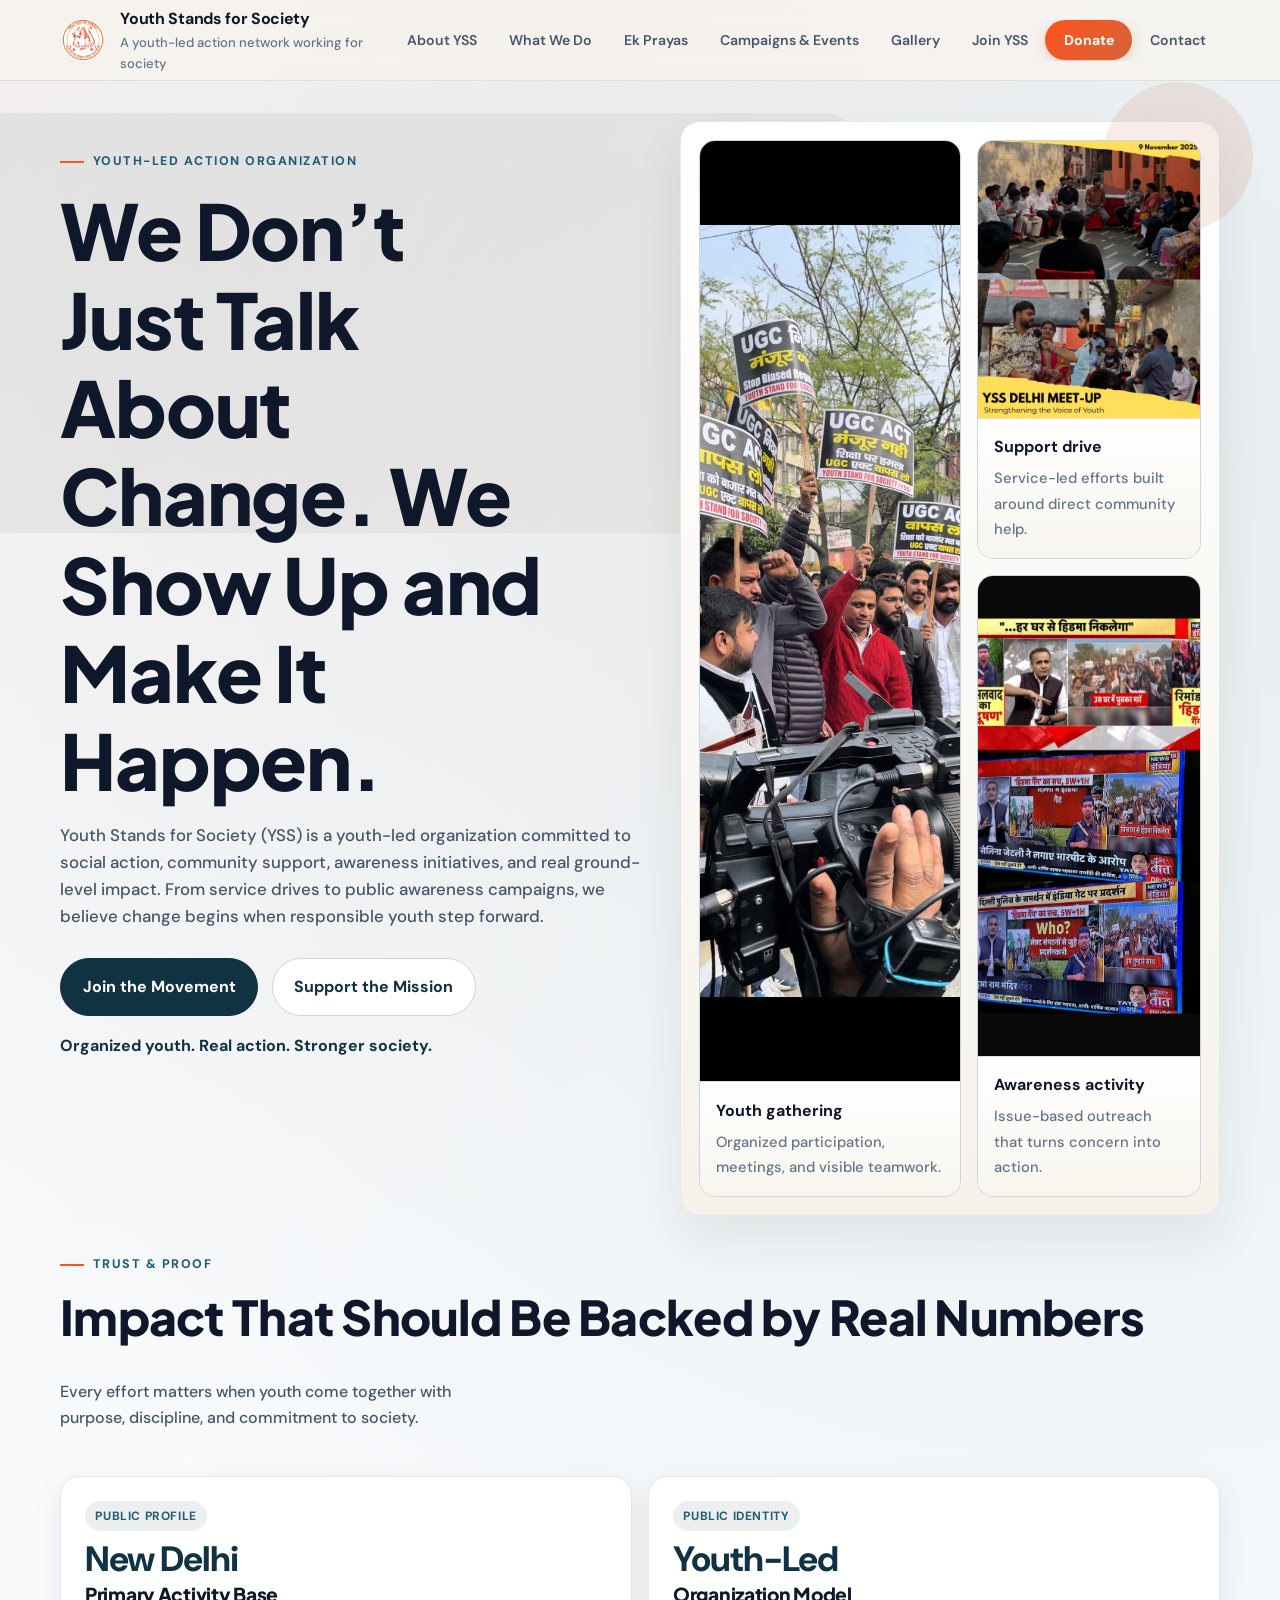
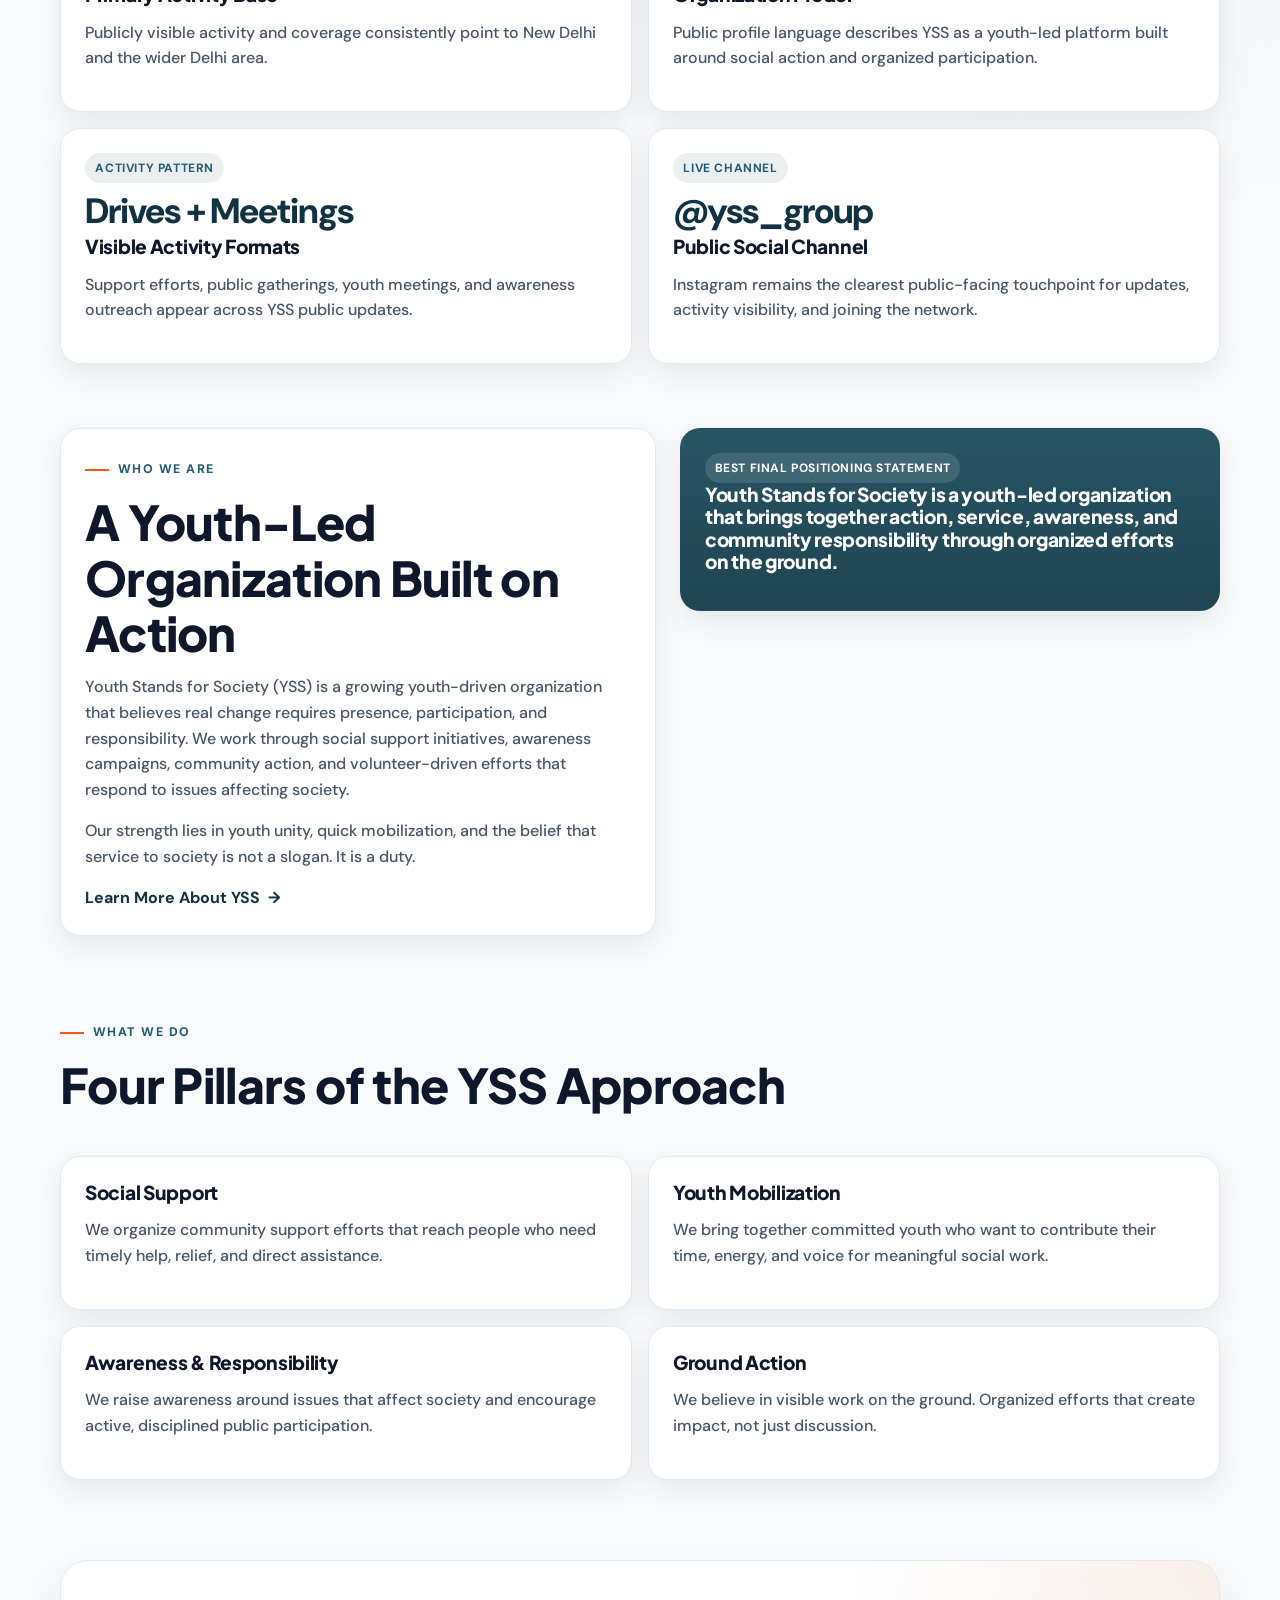
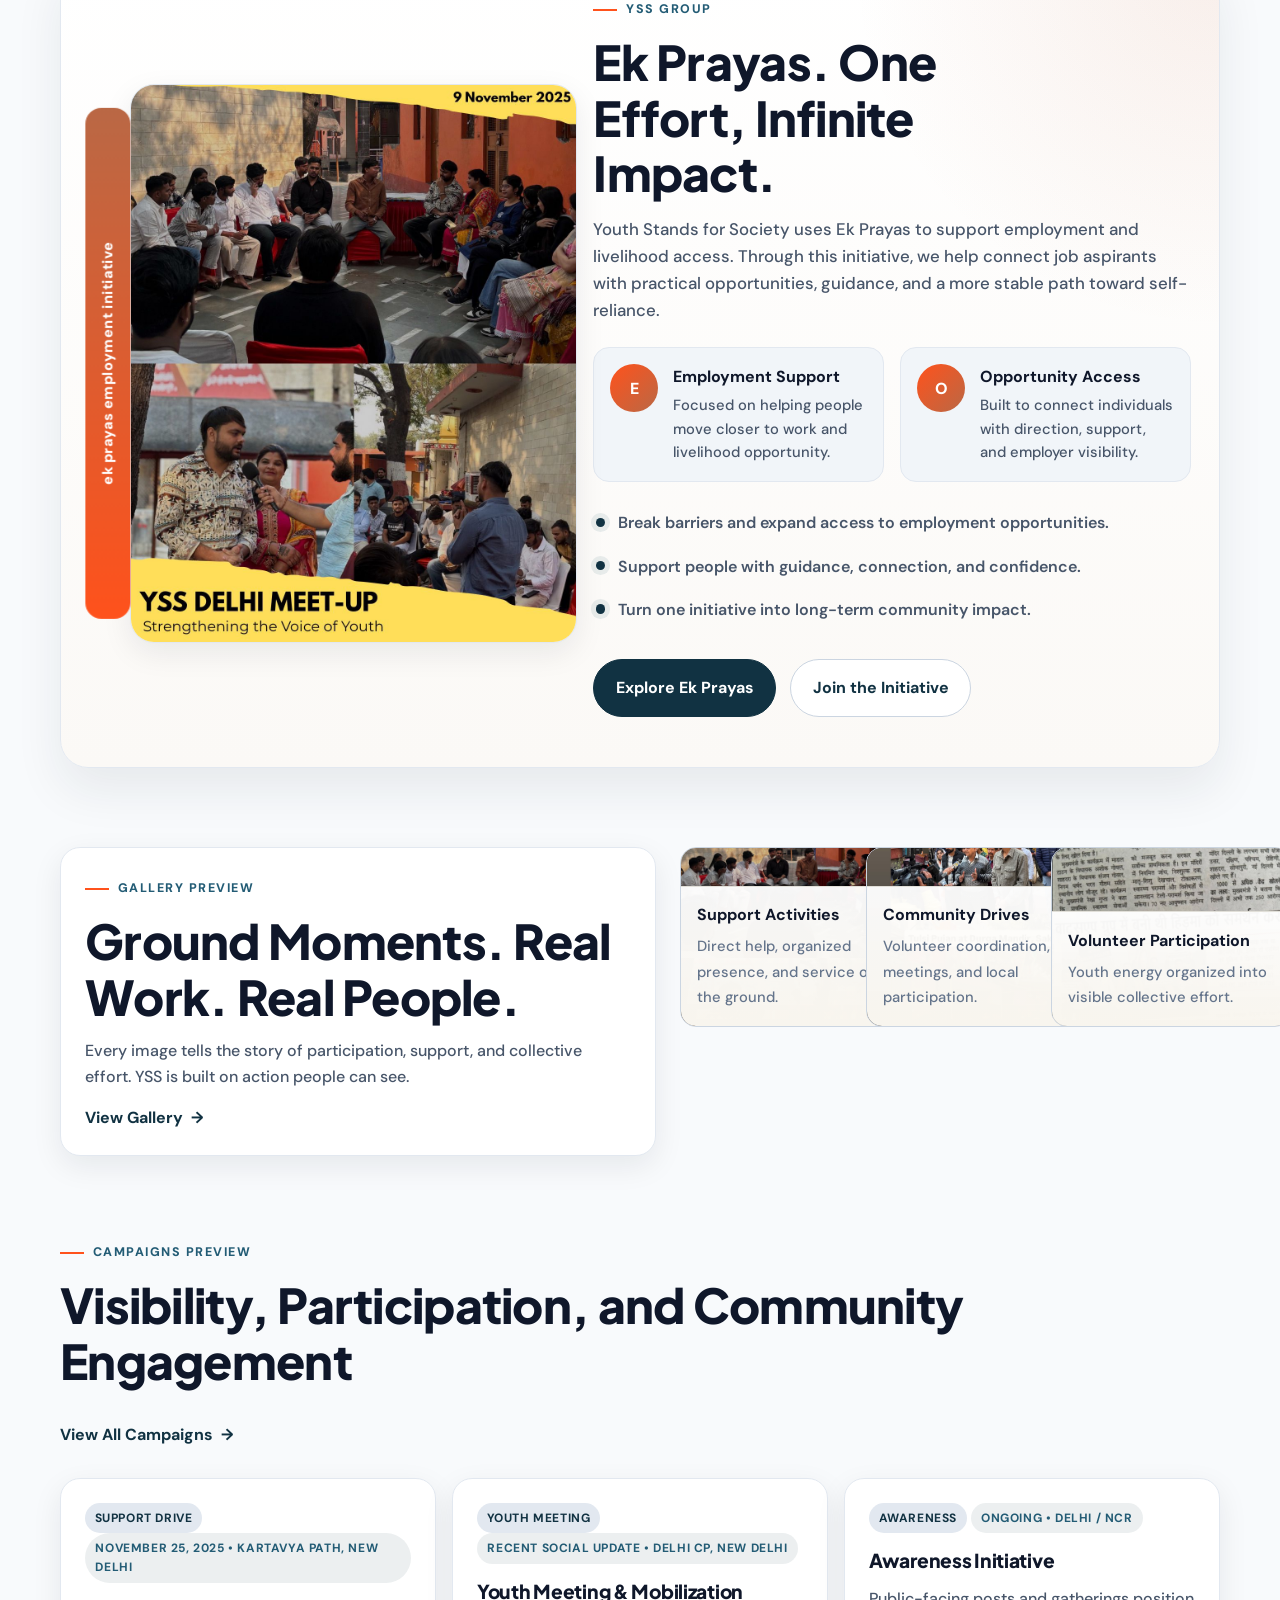
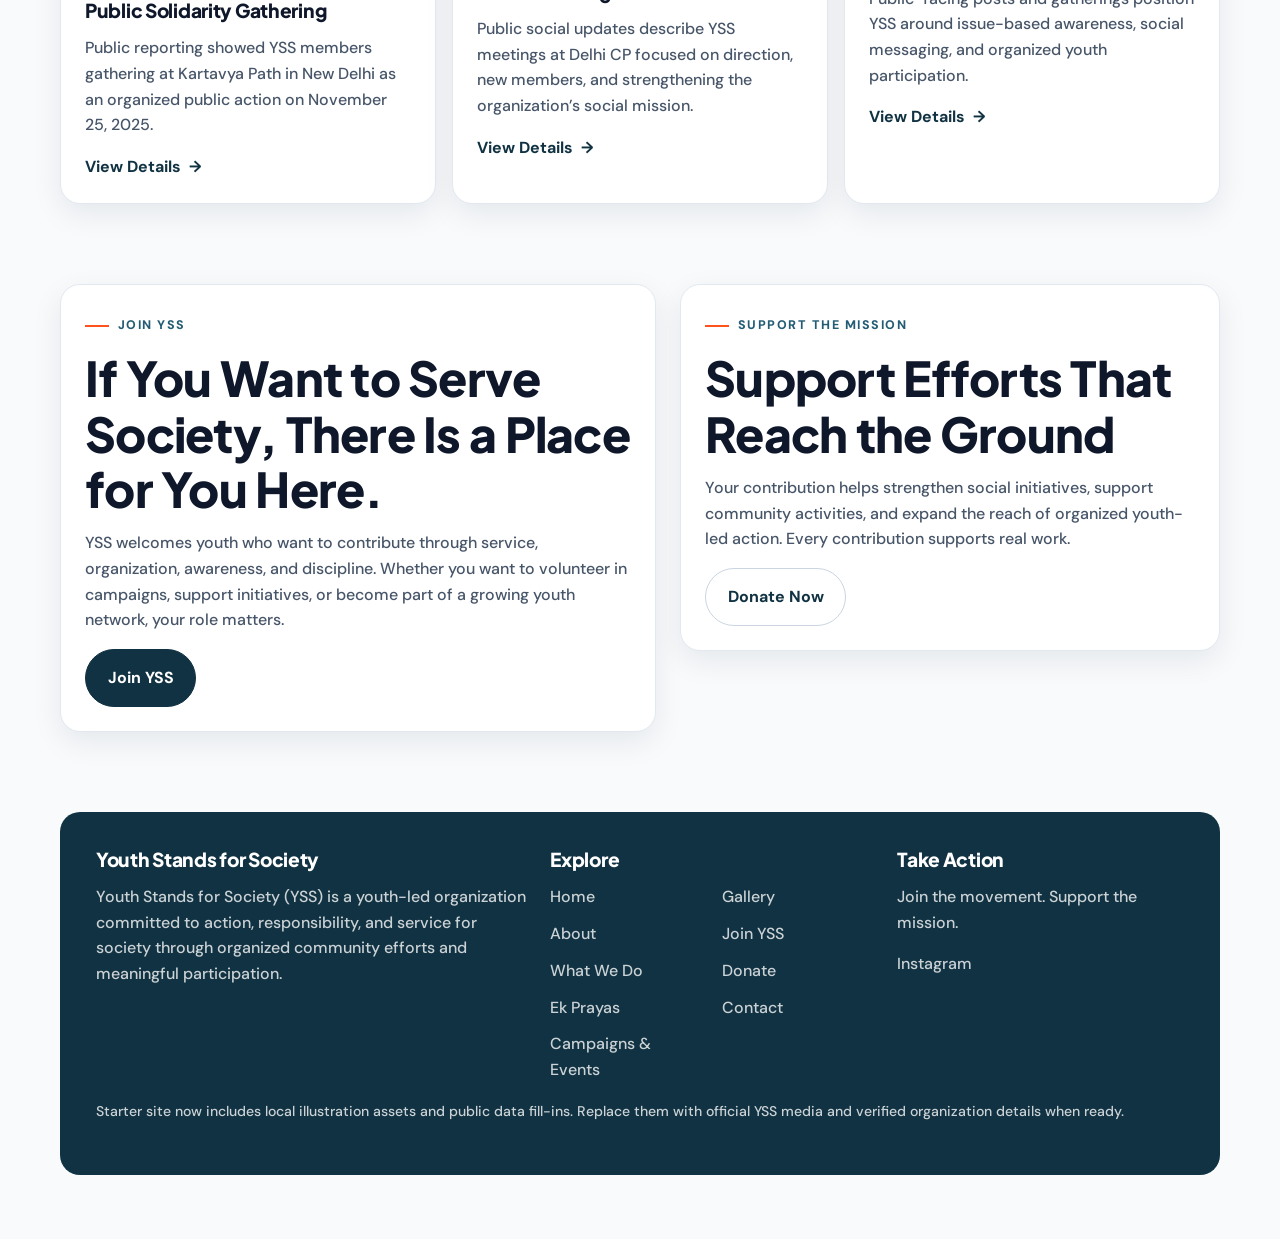
==== index.html @ a65f0a28 "Initialize YSS website with new branding and Drive images" ====
<!DOCTYPE html>
<html lang="en">
  <head>
    <meta charset="UTF-8" />
    <meta name="viewport" content="width=device-width, initial-scale=1.0" />
    <title>YSS | Youth-Led Action for Society</title>
    <meta
      name="description"
      content="Youth Stands for Society (YSS) is a youth-led organization bringing together action, service, awareness, and community responsibility through organized efforts on the ground."
    />
    <link rel="preconnect" href="https://fonts.googleapis.com" />
    <link rel="preconnect" href="https://fonts.gstatic.com" crossorigin />
    <link href="https://fonts.googleapis.com/css2?family=DM+Sans:wght@400;500;600;700;800&family=Plus+Jakarta+Sans:wght@500;600;700;800&display=swap" rel="stylesheet" />
    <link rel="stylesheet" href="assets/css/styles.css" />
  <link rel="icon" type="image/x-icon" href="./favicon.ico">
  </head>
  <body class="page-home">
    <div class="site-shell">
      <header class="site-header">
        <div class="container header-inner">
          <a class="brand" href="./index.html">
            <img src="./assets/images/yss-logo.jpg" alt="YSS Logo" class="brand-logo" />
            <div class="brand-copy">
              <strong>Youth Stands for Society</strong>
              <span>A youth-led action network working for society</span>
            </div>
          </a>
          <button class="nav-toggle" type="button" data-nav-toggle aria-expanded="false" aria-controls="site-nav-home">Menu</button>
          <nav class="site-nav" data-site-nav id="site-nav-home">
            <a class="active" href="./index.html">Home</a>
            <a href="./pages/about.html">About YSS</a>
            <a href="./pages/what-we-do.html">What We Do</a>
            <a href="./pages/ek-prayas.html">Ek Prayas</a>
            <a href="./pages/campaigns.html">Campaigns &amp; Events</a>
            <a href="./pages/gallery.html">Gallery</a>
            <a href="./pages/join.html">Join YSS</a>
            <a class="nav-donate" href="./pages/donate.html">Donate</a>
            <a href="./pages/contact.html">Contact</a>
          </nav>
        </div>
      </header>

      <main>
        <section class="hero">
          <div class="container hero-grid">
            <div class="hero-copy animate-on-scroll">
              <span class="eyebrow">Youth-Led Action Organization</span>
              <h1>We Don’t Just Talk About Change. We Show Up and Make It Happen.</h1>
              <p class="lead">
                Youth Stands for Society (YSS) is a youth-led organization committed to social action,
                community support, awareness initiatives, and real ground-level impact. From service drives
                to public awareness campaigns, we believe change begins when responsible youth step forward.
              </p>
              <div class="hero-actions">
                <a class="btn" href="./pages/join.html">Join the Movement</a>
                <a class="btn-secondary" href="./pages/donate.html">Support the Mission</a>
              </div>
              <p class="support-line">Organized youth. Real action. Stronger society.</p>
            </div>
            <div class="hero-visual hero-panel animate-on-scroll">
              <div class="collage">
                <div class="collage-column">
                  <div class="photo-frame media-card tall">
                    <img src="./assets/images/gdrivedummy/4985f853-2bfa-412e-b6f4-7276e41e125d.jpg" alt="AI preview of YSS youth members gathering together" />
                    <div class="photo-caption">
                      <strong>Youth gathering</strong>
                      <span>Organized participation, meetings, and visible teamwork.</span>
                    </div>
                  </div>
                </div>
                <div class="collage-column">
                  <div class="photo-frame media-card">
                    <img src="./assets/images/gdrivedummy/1b60a18b-0eac-4953-94c6-28463695bbc1.jpg" alt="AI preview of a YSS support drive" />
                    <div class="photo-caption">
                      <strong>Support drive</strong>
                      <span>Service-led efforts built around direct community help.</span>
                    </div>
                  </div>
                  <div class="photo-frame media-card">
                    <img src="./assets/images/gdrivedummy/IMG_7176.PNG" alt="AI preview of a YSS awareness activity" />
                    <div class="photo-caption">
                      <strong>Awareness activity</strong>
                      <span>Issue-based outreach that turns concern into action.</span>
                    </div>
                  </div>
                </div>
              </div>
            </div>
          </div>
        </section>

        <section class="trust-strip">
          <div class="container trust-shell">
            <div class="section-header animate-on-scroll">
              <div>
                <span class="eyebrow">Trust &amp; Proof</span>
                <h2>Impact That Should Be Backed by Real Numbers</h2>
              </div>
              <p>Every effort matters when youth come together with purpose, discipline, and commitment to society.</p>
            </div>
            <div class="trust-grid">
              <article class="card animate-on-scroll">
                <span class="metric-note">Public profile</span>
                <div class="metric">New Delhi</div>
                <h3>Primary Activity Base</h3>
                <p>Publicly visible activity and coverage consistently point to New Delhi and the wider Delhi area.</p>
              </article>
              <article class="card animate-on-scroll">
                <span class="metric-note">Public identity</span>
                <div class="metric">Youth-Led</div>
                <h3>Organization Model</h3>
                <p>Public profile language describes YSS as a youth-led platform built around social action and organized participation.</p>
              </article>
              <article class="card animate-on-scroll">
                <span class="metric-note">Activity pattern</span>
                <div class="metric">Drives + Meetings</div>
                <h3>Visible Activity Formats</h3>
                <p>Support efforts, public gatherings, youth meetings, and awareness outreach appear across YSS public updates.</p>
              </article>
              <article class="card animate-on-scroll">
                <span class="metric-note">Live channel</span>
                <div class="metric">@yss_group</div>
                <h3>Public Social Channel</h3>
                <p>Instagram remains the clearest public-facing touchpoint for updates, activity visibility, and joining the network.</p>
              </article>
            </div>
          </div>
        </section>

        <section class="section">
          <div class="container split-grid">
            <div class="content-panel card animate-on-scroll">
              <span class="eyebrow">Who We Are</span>
              <h2>A Youth-Led Organization Built on Action</h2>
              <p>
                Youth Stands for Society (YSS) is a growing youth-driven organization that believes real
                change requires presence, participation, and responsibility. We work through social support
                initiatives, awareness campaigns, community action, and volunteer-driven efforts that
                respond to issues affecting society.
              </p>
              <p>
                Our strength lies in youth unity, quick mobilization, and the belief that service to
                society is not a slogan. It is a duty.
              </p>
              <a class="btn-link" href="./pages/about.html">Learn More About YSS</a>
            </div>
            <div class="content-panel highlight card animate-on-scroll">
              <span class="tag">Best Final Positioning Statement</span>
              <h3>Youth Stands for Society is a youth-led organization that brings together action, service, awareness, and community responsibility through organized efforts on the ground.</h3>
            </div>
          </div>
        </section>

        <section class="section">
          <div class="container">
            <div class="section-header animate-on-scroll">
              <div>
                <span class="eyebrow">What We Do</span>
                <h2>Four Pillars of the YSS Approach</h2>
              </div>
            </div>
            <div class="grid-4">
              <article class="card pillar-card animate-on-scroll">
                <h3>Social Support</h3>
                <p>We organize community support efforts that reach people who need timely help, relief, and direct assistance.</p>
              </article>
              <article class="card pillar-card animate-on-scroll">
                <h3>Youth Mobilization</h3>
                <p>We bring together committed youth who want to contribute their time, energy, and voice for meaningful social work.</p>
              </article>
              <article class="card pillar-card animate-on-scroll">
                <h3>Awareness &amp; Responsibility</h3>
                <p>We raise awareness around issues that affect society and encourage active, disciplined public participation.</p>
              </article>
              <article class="card pillar-card animate-on-scroll">
                <h3>Ground Action</h3>
                <p>We believe in visible work on the ground. Organized efforts that create impact, not just discussion.</p>
              </article>
            </div>
          </div>
        </section>

        <section class="section">
          <div class="container">
            <div class="ek-showcase animate-on-scroll">
              <div class="ek-media-stage">
                <span class="ek-ribbon">ek prayas employment initiative</span>
                <div class="ek-media-card">
                  <img src="./assets/images/gdrivedummy/1b60a18b-0eac-4953-94c6-28463695bbc1.jpg" alt="AI preview representing the Ek Prayas employment initiative" />
                </div>
              </div>
              <div class="ek-content">
                <span class="eyebrow">YSS Group</span>
                <h2>Ek Prayas. One Effort, Infinite Impact.</h2>
                <p class="lead">
                  Youth Stands for Society uses Ek Prayas to support employment and livelihood access.
                  Through this initiative, we help connect job aspirants with practical opportunities,
                  guidance, and a more stable path toward self-reliance.
                </p>
                <div class="ek-stats">
                  <article class="ek-stat">
                    <div class="ek-stat-icon">E</div>
                    <div>
                      <strong>Employment Support</strong>
                      <span>Focused on helping people move closer to work and livelihood opportunity.</span>
                    </div>
                  </article>
                  <article class="ek-stat">
                    <div class="ek-stat-icon">O</div>
                    <div>
                      <strong>Opportunity Access</strong>
                      <span>Built to connect individuals with direction, support, and employer visibility.</span>
                    </div>
                  </article>
                </div>
                <ul class="ek-list">
                  <li>Break barriers and expand access to employment opportunities.</li>
                  <li>Support people with guidance, connection, and confidence.</li>
                  <li>Turn one initiative into long-term community impact.</li>
                </ul>
                <div class="inline-actions">
                  <a class="btn" href="./pages/ek-prayas.html">Explore Ek Prayas</a>
                  <a class="btn-secondary" href="./pages/join.html">Join the Initiative</a>
                </div>
              </div>
            </div>
          </div>
        </section>

        <section class="section">
          <div class="container split-grid">
            <div class="content-panel card animate-on-scroll">
              <span class="eyebrow">Gallery Preview</span>
              <h2>Ground Moments. Real Work. Real People.</h2>
              <p>Every image tells the story of participation, support, and collective effort. YSS is built on action people can see.</p>
              <a class="btn-link" href="./pages/gallery.html">View Gallery</a>
            </div>
            <div class="gallery-grid">
              <div class="photo-frame media-card gallery-tile animate-on-scroll">
                <img src="./assets/images/gdrivedummy/1b60a18b-0eac-4953-94c6-28463695bbc1.jpg" alt="AI preview representing YSS support activities" />
                <div class="photo-caption">
                  <strong>Support Activities</strong>
                  <span>Direct help, organized presence, and service on the ground.</span>
                </div>
              </div>
              <div class="photo-frame media-card gallery-tile animate-on-scroll">
                <img src="./assets/images/gdrivedummy/IMG_7175.PNG" alt="AI preview representing YSS community drives and meetings" />
                <div class="photo-caption">
                  <strong>Community Drives</strong>
                  <span>Volunteer coordination, meetings, and local participation.</span>
                </div>
              </div>
              <div class="photo-frame media-card gallery-tile animate-on-scroll">
                <img src="./assets/images/gdrivedummy/3d58928c-76b5-4c8a-9561-163efef275fa.jpg" alt="AI preview representing YSS volunteer participation" />
                <div class="photo-caption">
                  <strong>Volunteer Participation</strong>
                  <span>Youth energy organized into visible collective effort.</span>
                </div>
              </div>
            </div>
          </div>
        </section>

        <section class="section">
          <div class="container">
            <div class="section-header animate-on-scroll">
              <div>
                <span class="eyebrow">Campaigns Preview</span>
                <h2>Visibility, Participation, and Community Engagement</h2>
              </div>
              <a class="btn-link" href="./pages/campaigns.html">View All Campaigns</a>
            </div>
            <div class="grid-3">
              <article class="campaign-card animate-on-scroll">
                <span class="tag">Support Drive</span>
                <p class="campaign-meta">November 25, 2025 • Kartavya Path, New Delhi</p>
                <h3>Public Solidarity Gathering</h3>
                <p>Public reporting showed YSS members gathering at Kartavya Path in New Delhi as an organized public action on November 25, 2025.</p>
                <a class="btn-link" href="./pages/campaigns.html">View Details</a>
              </article>
              <article class="campaign-card animate-on-scroll">
                <span class="tag">Youth Meeting</span>
                <p class="campaign-meta">Recent social update • Delhi CP, New Delhi</p>
                <h3>Youth Meeting &amp; Mobilization</h3>
                <p>Public social updates describe YSS meetings at Delhi CP focused on direction, new members, and strengthening the organization’s social mission.</p>
                <a class="btn-link" href="./pages/campaigns.html">View Details</a>
              </article>
              <article class="campaign-card animate-on-scroll">
                <span class="tag">Awareness</span>
                <p class="campaign-meta">Ongoing • Delhi / NCR</p>
                <h3>Awareness Initiative</h3>
                <p>Public-facing posts and gatherings position YSS around issue-based awareness, social messaging, and organized youth participation.</p>
                <a class="btn-link" href="./pages/campaigns.html">View Details</a>
              </article>
            </div>
          </div>
        </section>

        <section class="section">
          <div class="container split-grid">
            <div class="content-panel card action-card animate-on-scroll">
              <span class="eyebrow">Join YSS</span>
              <h2>If You Want to Serve Society, There Is a Place for You Here.</h2>
              <p>
                YSS welcomes youth who want to contribute through service, organization, awareness, and
                discipline. Whether you want to volunteer in campaigns, support initiatives, or become part
                of a growing youth network, your role matters.
              </p>
              <a class="btn" href="./pages/join.html">Join YSS</a>
            </div>
            <div class="content-panel card action-card animate-on-scroll">
              <span class="eyebrow">Support the Mission</span>
              <h2>Support Efforts That Reach the Ground</h2>
              <p>
                Your contribution helps strengthen social initiatives, support community activities, and
                expand the reach of organized youth-led action. Every contribution supports real work.
              </p>
              <a class="btn-secondary" href="./pages/donate.html">Donate Now</a>
            </div>
          </div>
        </section>
      </main>

      <footer class="footer">
        <div class="container footer-card">
          <div class="footer-grid">
            <div>
              <h3>Youth Stands for Society</h3>
              <p>
                Youth Stands for Society (YSS) is a youth-led organization committed to action,
                responsibility, and service for society through organized community efforts and meaningful participation.
              </p>
            </div>
            <div>
              <h3>Explore</h3>
              <ul class="footer-links">
                <li><a href="./index.html">Home</a></li>
                <li><a href="./pages/about.html">About</a></li>
                <li><a href="./pages/what-we-do.html">What We Do</a></li>
                <li><a href="./pages/ek-prayas.html">Ek Prayas</a></li>
                <li><a href="./pages/campaigns.html">Campaigns &amp; Events</a></li>
                <li><a href="./pages/gallery.html">Gallery</a></li>
                <li><a href="./pages/join.html">Join YSS</a></li>
                <li><a class="nav-donate" href="./pages/donate.html">Donate</a></li>
                <li><a href="./pages/contact.html">Contact</a></li>
              </ul>
            </div>
            <div>
              <h3>Take Action</h3>
              <p>Join the movement. Support the mission.</p>
              <p><a href="https://www.instagram.com/yss_group/" target="_blank" rel="noreferrer">Instagram</a></p>
            </div>
          </div>
          <p class="copyright">Starter site now includes local illustration assets and public data fill-ins. Replace them with official YSS media and verified organization details when ready.</p>
        </div>
      </footer>
    </div>
    <script src="assets/js/main.js"></script>
  </body>
</html>
---- assets/css/styles.css ----
:root {
  /* Vibrant, energetic color palette */
  --bg: #f8fafc;
  --surface: #ffffff;
  --surface-soft: #f1f5f9;
  --surface-muted: #e2e8f0;
  
  --ink: #0f172a;
  --ink-soft: #475569;
  --ink-muted: #64748b;
  
  /* Rich deep teal/navy for primary text/accents */
  --green: #113242;
  --green-soft: #235c75;
  --green-tint: rgba(17, 50, 66, 0.08);
  
  /* Bright, energetic saffron matching the logo */
  --saffron: #ff521c;
  --saffron-soft: rgba(255, 82, 28, 0.12);
  
  --line: #e2e8f0;
  --line-strong: #cbd5e1;
  --shadow: 0 10px 30px rgba(15, 23, 42, 0.08);
  
  --radius-xl: 20px;
  --radius-lg: 16px;
  --radius-md: 12px;
  --radius-pill: 999px;
  --container: 1160px;
  --font-display: "Plus Jakarta Sans", "Segoe UI", sans-serif;
  --font-body: "DM Sans", "Segoe UI", sans-serif;
}

*,
*::before,
*::after {
  box-sizing: border-box;
}

html {
  scroll-behavior: smooth;
}

body {
  margin: 0;
  min-height: 100vh;
  font-family: var(--font-body);
  font-weight: 500;
  color: var(--ink);
  line-height: 1.6;
  background:
    radial-gradient(circle at top left, rgba(198, 120, 86, 0.08), transparent 22%),
    radial-gradient(circle at 85% 8%, rgba(31, 78, 95, 0.08), transparent 24%),
    var(--bg);
}

a {
  color: inherit;
  text-decoration: none;
}

img {
  display: block;
  max-width: 100%;
}

.js .animate-on-scroll {
  opacity: 0;
  transform: translateY(30px) scale(0.98);
}

.container {
  width: min(calc(100% - 2rem), var(--container));
  margin: 0 auto;
}

.site-shell {
  padding: 0 0 3rem;
  overflow: hidden;
}

.site-header {
  position: sticky;
  top: 0;
  z-index: 20;
  background: rgba(246, 243, 238, 0.94);
  border-bottom: 1px solid rgba(223, 221, 214, 0.9);
  backdrop-filter: blur(14px);
}

.header-inner {
  display: flex;
  align-items: center;
  justify-content: space-between;
  gap: 1rem;
  min-height: 78px;
  padding: 0.4rem 0;
}

.brand {
  display: flex;
  align-items: center;
  gap: 0.9rem;
  min-width: 0;
}

.brand-logo {
  width: 46px;
  height: 46px;
  border-radius: 50%;
  object-fit: contain;
  background: white;
  border: 1px solid var(--line);
}

.brand-copy {
  min-width: 0;
}

.brand-copy strong,
.brand-copy span {
  display: block;
}

.brand-copy strong {
  font-size: 1rem;
  letter-spacing: -0.02em;
}

.brand-copy span {
  font-size: 0.82rem;
  color: var(--ink-muted);
}

.nav-toggle {
  display: none;
  border: 1px solid var(--line);
  background: var(--surface);
  color: var(--green);
  border-radius: var(--radius-pill);
  padding: 0.7rem 1rem;
  font: inherit;
  font-weight: 700;
}

.site-nav {
  display: flex;
  align-items: center;
  gap: 0.2rem;
  flex-wrap: nowrap;
  flex: 1 1 auto;
  min-width: 0;
  justify-content: flex-end;
  overflow-x: auto;
  scrollbar-width: none;
}

.site-nav::-webkit-scrollbar {
  display: none;
}

.site-nav a {
  padding: 0.6rem 0.9rem;
  border-radius: var(--radius-pill);
  color: var(--ink-soft);
  font-size: 0.88rem;
  font-weight: 600;
  white-space: nowrap;
  transition: background 0.2s ease, color 0.2s ease, transform 0.2s ease;
}

.site-nav a:hover,
.site-nav a.active {
  color: var(--green);
  background: var(--green-tint);
  transform: translateY(-1px);
}

/* Highlighted Donate Nav Button */
.site-nav a.nav-donate {
  background: linear-gradient(135deg, var(--saffron), #d4643a);
  color: #fff;
  font-weight: 700;
  padding: 0.55rem 1.15rem;
  border: none;
  box-shadow: 0 3px 12px rgba(198, 120, 86, 0.3);
  transition: background 0.2s ease, transform 0.2s ease, box-shadow 0.2s ease;
}

.site-nav a.nav-donate:hover {
  background: linear-gradient(135deg, #d4643a, var(--saffron));
  color: #fff;
  transform: translateY(-2px);
  box-shadow: 0 6px 20px rgba(198, 120, 86, 0.4);
}

.site-nav a.nav-donate.active {
  background: linear-gradient(135deg, var(--saffron), #d4643a);
  color: #fff;
}

.btn,
.btn-secondary,
.btn-link {
  display: inline-flex;
  align-items: center;
  justify-content: center;
  gap: 0.5rem;
  border-radius: var(--radius-pill);
  font-weight: 700;
  transition: background 0.2s ease, border-color 0.2s ease, color 0.2s ease, transform 0.2s ease;
}

.btn,
.btn-secondary {
  padding: 0.95rem 1.35rem;
}

.btn {
  border: 1px solid var(--green);
  background: var(--green);
  color: #fff;
}

.btn:hover,
.btn-secondary:hover,
.btn-link:hover {
  transform: translateY(-1px);
}

.btn-secondary {
  border: 1px solid var(--line-strong);
  background: var(--surface);
  color: var(--green);
}

.btn-link {
  padding: 0;
  color: var(--green);
  white-space: nowrap;
  flex-shrink: 0;
}

.btn-link::after {
  content: "→";
  font-size: 1rem;
}

.eyebrow {
  display: inline-flex;
  align-items: center;
  gap: 0.55rem;
  margin-bottom: 0.9rem;
  color: var(--green-soft);
  font-size: 0.78rem;
  font-weight: 800;
  letter-spacing: 0.12em;
  text-transform: uppercase;
}

.eyebrow::before {
  content: "";
  width: 24px;
  height: 2px;
  background: var(--saffron);
}

h1,
h2,
h3 {
  margin: 0 0 0.9rem;
  color: var(--ink);
  font-family: var(--font-display);
  font-weight: 800;
  letter-spacing: -0.015em;
  line-height: 1.15;
}

h1 {
  font-size: clamp(2.8rem, 6vw, 4.8rem);
}

h2 {
  font-size: clamp(2rem, 4vw, 3rem);
}

h3 {
  font-size: 1.2rem;
}

p {
  margin: 0 0 1rem;
  color: var(--ink-soft);
}

.lead {
  max-width: 62ch;
  font-size: 1.05rem;
}

.hero {
  position: relative;
  padding: 2.5rem 0 2rem;
}

.page-home .hero::before {
  content: "";
  position: absolute;
  top: 2rem;
  left: 0;
  width: min(72vw, 860px);
  height: 420px;
  border-radius: 0 36px 36px 0;
  background: linear-gradient(135deg, rgba(31, 78, 95, 0.08), rgba(198, 120, 86, 0.08));
  z-index: 0;
}

.hero-grid,
.split-grid {
  display: grid;
  grid-template-columns: minmax(0, 1.05fr) minmax(300px, 0.95fr);
  gap: 1.5rem;
  align-items: start;
  position: relative;
  z-index: 1;
}

.hero-copy {
  padding-top: 1.5rem;
  max-width: 40rem;
}

.hero-copy h1 {
  max-width: 9ch;
  margin-bottom: 1.1rem;
}

.hero-actions,
.inline-actions {
  display: flex;
  flex-wrap: wrap;
  gap: 0.85rem;
  margin: 1.75rem 0 1.1rem;
}

.support-line {
  color: var(--green);
  font-weight: 700;
}

.hero-panel,
.content-panel,
.card,
.campaign-card,
.contact-card,
.donation-card,
.join-role,
.value-card,
.trust-shell {
  background: var(--surface);
  border: 1px solid var(--line);
  border-radius: var(--radius-xl);
  box-shadow: var(--shadow);
  transition: transform 0.28s ease, box-shadow 0.28s ease, border-color 0.28s ease;
}

.hero-panel,
.content-panel,
.card,
.campaign-card,
.contact-card,
.donation-card,
.join-role,
.value-card {
  padding: 1.5rem;
}

.hero-panel {
  position: relative;
  padding: 1.1rem;
  background: linear-gradient(180deg, #ffffff, #f6f2ea);
  box-shadow: 0 24px 50px rgba(20, 33, 27, 0.08);
}

.hero-panel::before {
  content: "";
  position: absolute;
  top: -40px;
  right: -34px;
  width: 150px;
  height: 150px;
  border-radius: 50%;
  background: rgba(198, 120, 86, 0.14);
}

.hero-panel > * {
  position: relative;
  z-index: 1;
}

.content-panel:hover,
.card:hover,
.campaign-card:hover,
.contact-card:hover,
.donation-card:hover,
.join-role:hover,
.value-card:hover {
  transform: translateY(-6px);
  box-shadow: 0 18px 36px rgba(20, 33, 27, 0.08);
  border-color: rgba(31, 78, 95, 0.2);
}

.collage {
  display: grid;
  grid-template-columns: 1.08fr 0.92fr;
  gap: 1rem;
}

.collage-column {
  display: grid;
  gap: 1rem;
}

.photo-frame {
  min-height: 180px;
  padding: 1.2rem;
  display: flex;
  flex-direction: column;
  justify-content: flex-end;
  background: linear-gradient(180deg, rgba(255, 255, 255, 0.4), rgba(241, 237, 229, 0.9));
  border: 1px dashed var(--line-strong);
  border-radius: var(--radius-lg);
  overflow: hidden;
}

.photo-frame.tall {
  min-height: 420px;
}

.photo-frame.media-card {
  padding: 0;
  border-style: solid;
  background: #ffffff;
  position: relative;
  display: grid;
  grid-template-rows: minmax(0, 1fr) auto;
}

.photo-frame.media-card img {
  width: 100%;
  height: 100%;
  object-fit: cover;
  min-height: 220px;
  transition: transform 0.6s ease;
}

.photo-frame.media-card::after {
  display: none;
}

.photo-frame.media-card:hover img {
  transform: scale(1.05);
}

.photo-caption {
  position: static;
  z-index: 1;
  padding: 0.95rem 1rem 1rem;
  background: linear-gradient(180deg, rgba(255, 255, 255, 0.96), #f8f5ee);
  border-top: 1px solid rgba(223, 221, 214, 0.9);
}

.photo-caption strong,
.photo-caption span {
  color: inherit;
}

.photo-caption strong {
  display: block;
  margin-bottom: 0.25rem;
  color: var(--ink);
}

.photo-caption span {
  color: var(--ink-soft);
  font-size: 0.88rem;
}

.photo-frame strong {
  display: block;
  margin-bottom: 0.35rem;
  color: var(--ink);
  font-size: 1rem;
}

.photo-frame span {
  color: var(--ink-muted);
  font-size: 0.92rem;
}

.section {
  padding: 2.5rem 0;
}

.section-header {
  display: flex;
  align-items: end;
  justify-content: space-between;
  gap: 1.25rem;
  flex-wrap: wrap;
  margin-bottom: 1.85rem;
}

.section-header p {
  max-width: 38ch;
}

/* --- Scroll Animations --- */
.animate-on-scroll {
  opacity: 1;
  transform: none;
  transition: opacity 0.8s cubic-bezier(0.175, 0.885, 0.32, 1.275), transform 0.8s cubic-bezier(0.175, 0.885, 0.32, 1.275);
  will-change: opacity, transform;
}

.animate-on-scroll.is-visible {
  opacity: 1;
  transform: translateY(0) scale(1);
}

.photo-frame.media-card img,
.ek-media-card img,
.contact-visual-card img {
  background: var(--surface-muted);
}

.contact-visual-card img {
  aspect-ratio: 16 / 9;
  object-fit: cover;
}

.trust-strip {
  padding: 0 0 1.5rem;
}

.trust-shell {
  padding: 0;
  background: transparent;
  border: 0;
  box-shadow: none;
}

.trust-grid,
.grid-4,
.grid-3,
.grid-2,
.gallery-grid,
.contact-grid {
  display: grid;
  gap: 1rem;
}

.trust-grid,
.grid-4 {
  grid-template-columns: repeat(2, minmax(0, 1fr));
}

.grid-3,
.gallery-grid {
  grid-template-columns: repeat(3, minmax(0, 1fr));
}

.grid-2,
.contact-grid {
  grid-template-columns: repeat(2, minmax(0, 1fr));
}

.metric-note,
.tag,
.tag-outline,
.campaign-meta,
.contact-meta {
  display: inline-flex;
  align-items: center;
  justify-content: center;
  border-radius: var(--radius-pill);
  font-size: 0.75rem;
  font-weight: 700;
  letter-spacing: 0.05em;
  text-transform: uppercase;
}

.metric-note,
.campaign-meta,
.contact-meta {
  padding: 0.35rem 0.65rem;
  color: var(--green-soft);
  background: var(--green-tint);
}

.tag,
.tag-outline {
  padding: 0.35rem 0.6rem;
}

.tag {
  color: var(--green);
  background: var(--surface-muted);
}

.tag-outline {
  color: var(--green);
  border: 1px solid var(--line);
  background: transparent;
}

.metric {
  margin: 0.65rem 0 0.4rem;
  color: var(--green);
  font-size: 2.2rem;
  font-weight: 800;
  line-height: 1;
  letter-spacing: -0.03em;
}

.highlight {
  border-color: rgba(31, 78, 95, 0.18);
  background: linear-gradient(180deg, rgba(31, 78, 95, 0.96), rgba(23, 60, 74, 0.96));
  color: #fff;
}

.highlight h1,
.highlight h2,
.highlight h3,
.highlight .eyebrow,
.highlight .tag {
  color: #fff;
}

.highlight p,
.highlight li,
.highlight .btn-link {
  color: rgba(255, 255, 255, 0.82);
}

.highlight .eyebrow::before {
  background: rgba(255, 255, 255, 0.85);
}

.highlight .tag {
  background: rgba(255, 255, 255, 0.12);
}

.highlight .btn-link {
  color: #fff;
}

.pill-list,
.bullet-list {
  list-style: none;
  padding: 0;
  margin: 1rem 0 0;
}

.pill-list li,
.bullet-list li {
  position: relative;
  padding: 0.9rem 0 0.9rem 1.5rem;
  border-top: 1px solid rgba(223, 221, 214, 0.8);
  color: var(--ink-soft);
}

.highlight .pill-list li,
.highlight .bullet-list li {
  border-top-color: rgba(255, 255, 255, 0.16);
}

.pill-list li::before,
.bullet-list li::before {
  content: "";
  position: absolute;
  top: 1.3rem;
  left: 0.25rem;
  width: 0.45rem;
  height: 0.45rem;
  border-radius: 50%;
  background: var(--saffron);
}

.gallery-tile {
  aspect-ratio: 4 / 3;
}

.campaign-card .photo-frame {
  margin-bottom: 1rem;
}

.ek-showcase {
  display: grid;
  grid-template-columns: minmax(320px, 0.9fr) minmax(0, 1.1fr);
  gap: 1rem;
  align-items: center;
  padding: 1.5rem;
  background:
    radial-gradient(circle at top right, rgba(198, 120, 86, 0.12), transparent 26%),
    linear-gradient(180deg, #ffffff, #fbf9f6);
  border: 1px solid var(--line);
  border-radius: calc(var(--radius-xl) + 8px);
  box-shadow: 0 22px 48px rgba(24, 37, 47, 0.08);
}

.ek-media-stage {
  position: relative;
  padding-left: 2.8rem;
}

.ek-ribbon {
  position: absolute;
  left: 0;
  top: 1.5rem;
  bottom: 1.5rem;
  display: flex;
  align-items: center;
  justify-content: center;
  padding: 1rem 0.7rem;
  border-radius: var(--radius-lg);
  background: linear-gradient(180deg, var(--saffron), #ba6845);
  color: #fff;
  writing-mode: vertical-rl;
  transform: rotate(180deg);
  font-size: 0.9rem;
  font-weight: 800;
  letter-spacing: 0.04em;
  text-transform: lowercase;
}

.ek-media-card {
  overflow: hidden;
  min-height: 420px;
  border: 1px solid var(--line);
  border-radius: calc(var(--radius-xl) + 4px);
  background: #ffffff;
  box-shadow: var(--shadow);
}

.ek-media-card img {
  width: 100%;
  height: 100%;
  min-height: 420px;
  object-fit: cover;
  display: block;
}

.ek-content {
  padding: 0.5rem 0.25rem 0.5rem 0;
}

.ek-content h1,
.ek-content h2 {
  max-width: 12ch;
  margin-bottom: 1rem;
}

.ek-content .lead {
  max-width: 60ch;
}

.ek-stats {
  display: grid;
  grid-template-columns: repeat(2, minmax(0, 1fr));
  gap: 1rem;
  margin: 1.5rem 0 1.25rem;
}

.ek-stat {
  display: grid;
  grid-template-columns: auto 1fr;
  gap: 0.9rem;
  align-items: start;
  padding: 1rem;
  background: var(--surface-soft);
  border: 1px solid var(--line);
  border-radius: var(--radius-lg);
}

.ek-stat-icon {
  width: 48px;
  height: 48px;
  display: grid;
  place-items: center;
  border-radius: 50%;
  background: linear-gradient(135deg, var(--saffron), #ba6845);
  color: #fff;
  font-weight: 800;
}

.ek-stat strong {
  display: block;
  margin-bottom: 0.25rem;
  color: var(--ink);
}

.ek-stat span {
  display: block;
  color: var(--ink-soft);
  font-size: 0.92rem;
}

.ek-list {
  list-style: none;
  padding: 0;
  margin: 0;
}

.ek-list li {
  position: relative;
  padding: 0.55rem 0 0.55rem 1.55rem;
  color: var(--ink-soft);
  font-weight: 600;
}

.ek-list li::before {
  content: "";
  position: absolute;
  left: 0.15rem;
  top: 1rem;
  width: 0.6rem;
  height: 0.6rem;
  border-radius: 50%;
  background: var(--green);
  box-shadow: 0 0 0 5px rgba(31, 78, 95, 0.09);
}

.ek-page-hero {
  padding-bottom: 1rem;
}

.ek-page-hero .container {
  max-width: var(--container);
}

.contact-page .container {
  max-width: 1040px;
}

.contact-layout {
  padding: 1rem 0 0;
}

.contact-intro {
  max-width: 760px;
  margin-bottom: 2.25rem;
}

.contact-intro h1 {
  max-width: none;
  margin-bottom: 1rem;
}

.contact-intro .lead {
  max-width: 46rem;
  font-size: 1.08rem;
  line-height: 1.75;
}

.contact-detail-grid {
  display: grid;
  grid-template-columns: repeat(2, minmax(0, 1fr));
  gap: 2.4rem 3rem;
  margin-bottom: 2.75rem;
}

.contact-detail {
  min-width: 0;
}

.contact-detail-wide {
  grid-column: 1 / -1;
}

.contact-detail-head {
  display: flex;
  align-items: center;
  gap: 0.85rem;
  margin-bottom: 1rem;
}

.contact-detail-head h3 {
  margin: 0;
  font-size: 1.45rem;
}

.contact-icon-badge {
  width: 36px;
  height: 36px;
  display: grid;
  place-items: center;
  border-radius: 50%;
  background: var(--saffron-soft);
  color: var(--saffron);
  font-weight: 800;
}

.contact-detail p {
  margin: 0 0 0.45rem 3.1rem;
  color: var(--ink-soft);
  font-size: 1.02rem;
  line-height: 1.65;
}

.contact-detail a {
  color: inherit;
}

.contact-visual-card {
  overflow: hidden;
  border-radius: calc(var(--radius-xl) + 4px);
  border: 1px solid var(--line);
  background: var(--surface);
  box-shadow: var(--shadow);
}

.contact-visual-card img {
  display: block;
  width: 100%;
  height: auto;
}

.page-hero {
  padding: 3.5rem 0 2rem;
}

.page-hero .content-panel {
  padding: 2rem;
}

.page-hero h1 {
  max-width: 12ch;
}

.footer {
  padding: 2.5rem 0 1rem;
}

.footer-card {
  padding: 2.25rem;
  color: #fff;
  background: var(--green);
  border-radius: var(--radius-xl);
}

.footer-card h3 {
  color: #fff;
}

.footer-card p,
.footer-card a,
.footer-card li {
  color: rgba(255, 255, 255, 0.78);
}

.footer-grid {
  display: grid;
  grid-template-columns: 1.2fr 0.9fr 0.8fr;
  gap: 1.5rem;
}

.footer-links {
  list-style: none;
  padding: 0;
  margin: 0;
  columns: 2;
  column-gap: 1.25rem;
}

.footer-links li {
  margin-bottom: 0.7rem;
}

.copyright {
  margin-top: 1.1rem;
  font-size: 0.88rem;
  color: rgba(255, 255, 255, 0.58);
}

/* ──────── Donate Page ──────── */
.donate-hero-panel {
  position: relative;
  border-left: 5px solid var(--saffron);
}

.donate-amounts-wrapper {
  max-width: 820px;
  margin: 0 auto;
  padding: 2.5rem;
  background: linear-gradient(180deg, var(--surface), var(--surface-soft));
  border: 1px solid var(--line);
  border-radius: calc(var(--radius-xl) + 8px);
  box-shadow: var(--shadow);
}

.donate-amounts {
  display: grid;
  grid-template-columns: repeat(5, 1fr);
  gap: 0.75rem;
  margin-bottom: 1.5rem;
}

.donate-amount-btn {
  position: relative;
  display: flex;
  flex-direction: column;
  align-items: center;
  gap: 0.35rem;
  padding: 1.25rem 0.75rem;
  border: 1.5px solid var(--line);
  border-radius: var(--radius-lg);
  background: var(--surface);
  cursor: pointer;
  font-family: var(--font-body);
  transition: all 0.25s ease;
}

.donate-amount-btn:hover {
  border-color: var(--saffron);
  transform: translateY(-3px);
  box-shadow: 0 8px 20px rgba(198, 120, 86, 0.12);
}

.donate-amount-btn.selected {
  border-color: var(--saffron);
  background: rgba(198, 120, 86, 0.06);
  box-shadow: 0 0 0 3px rgba(198, 120, 86, 0.12);
}

.donate-amount-btn.featured {
  border-color: rgba(198, 120, 86, 0.3);
  background: linear-gradient(180deg, rgba(198, 120, 86, 0.04), rgba(198, 120, 86, 0.02));
}

.donate-amount-badge {
  position: absolute;
  top: -10px;
  left: 50%;
  transform: translateX(-50%);
  padding: 0.15rem 0.6rem;
  font-size: 0.68rem;
  font-weight: 800;
  letter-spacing: 0.06em;
  text-transform: uppercase;
  color: #fff;
  background: linear-gradient(135deg, var(--saffron), #d4643a);
  border-radius: var(--radius-pill);
  white-space: nowrap;
}

.donate-amount-value {
  font-size: 1.35rem;
  font-weight: 800;
  color: var(--ink);
  letter-spacing: -0.02em;
}

.donate-amount-label {
  font-size: 0.75rem;
  font-weight: 600;
  color: var(--ink-muted);
  text-align: center;
}

.donate-custom {
  margin-bottom: 1.5rem;
}

.donate-custom label {
  display: block;
  margin-bottom: 0.5rem;
  font-size: 0.88rem;
  font-weight: 700;
  color: var(--ink);
}

.donate-custom-input-wrap {
  display: flex;
  align-items: center;
  border: 1.5px solid var(--line);
  border-radius: var(--radius-md);
  background: var(--surface);
  overflow: hidden;
  transition: border-color 0.25s ease, box-shadow 0.25s ease;
}

.donate-custom-input-wrap:focus-within {
  border-color: var(--saffron);
  box-shadow: 0 0 0 4px rgba(198, 120, 86, 0.08);
}

.donate-currency {
  padding: 0.85rem 0.9rem;
  font-size: 1.1rem;
  font-weight: 700;
  color: var(--saffron);
  background: var(--surface-soft);
  border-right: 1px solid var(--line);
}

.donate-custom-input-wrap input {
  flex: 1;
  padding: 0.85rem 1rem;
  border: none;
  outline: none;
  font-family: var(--font-body);
  font-size: 1rem;
  font-weight: 600;
  color: var(--ink);
  background: transparent;
}

.donate-custom-input-wrap input::placeholder {
  color: var(--ink-muted);
  font-weight: 400;
}

.donate-cta-row {
  display: flex;
  align-items: center;
  gap: 1.25rem;
}

.donate-cta-btn {
  background: linear-gradient(135deg, var(--saffron), #d4643a) !important;
  border-color: var(--saffron) !important;
  color: #fff;
  padding: 1rem 2.5rem;
  font-size: 1.05rem;
  min-width: 200px;
  box-shadow: 0 4px 16px rgba(198, 120, 86, 0.3);
}

.donate-cta-btn:hover {
  box-shadow: 0 8px 24px rgba(198, 120, 86, 0.4);
}

.donate-cta-note {
  margin: 0;
  font-size: 0.85rem;
  color: var(--ink-muted);
}

.donate-impact-card {
  text-align: center;
  padding: 1.75rem 1.25rem;
}

.donate-impact-icon {
  font-size: 2.2rem;
  margin-bottom: 0.75rem;
  line-height: 1;
}
/* ──────── Join Form ──────── */
.join-form-wrapper {
  max-width: 820px;
  margin: 0 auto;
  padding: 2.5rem;
  background: linear-gradient(180deg, #ffffff, #fbf9f6);
  border: 1px solid var(--line);
  border-radius: calc(var(--radius-xl) + 8px);
  box-shadow: 0 22px 48px rgba(24, 37, 47, 0.07);
  position: relative;
  overflow: hidden;
}

.join-form-wrapper::before {
  content: "";
  position: absolute;
  top: -60px;
  right: -50px;
  width: 180px;
  height: 180px;
  border-radius: 50%;
  background: rgba(198, 120, 86, 0.1);
  pointer-events: none;
}

.join-form-wrapper::after {
  content: "";
  position: absolute;
  bottom: -40px;
  left: -30px;
  width: 140px;
  height: 140px;
  border-radius: 50%;
  background: rgba(31, 78, 95, 0.06);
  pointer-events: none;
}

.join-form {
  position: relative;
  z-index: 1;
}

.form-row {
  display: grid;
  grid-template-columns: 1fr 1fr;
  gap: 1.25rem;
  margin-bottom: 1.25rem;
}

.form-row-single {
  grid-template-columns: 1fr;
}

.form-group {
  display: flex;
  flex-direction: column;
  gap: 0.45rem;
}

.form-group-full {
  margin-bottom: 1.5rem;
}

.join-form label {
  font-size: 0.88rem;
  font-weight: 700;
  color: var(--ink);
  letter-spacing: 0.01em;
}

.req {
  color: var(--saffron);
  font-weight: 800;
}

.form-hint {
  margin: 0 0 0.6rem;
  font-size: 0.82rem;
  color: var(--ink-muted);
}

.join-form input[type="text"],
.join-form input[type="email"],
.join-form input[type="tel"],
.join-form input[type="number"],
.join-form input[type="url"] {
  width: 100%;
  padding: 0.85rem 1rem;
  font-family: var(--font-body);
  font-size: 0.95rem;
  font-weight: 500;
  color: var(--ink);
  background: var(--surface);
  border: 1.5px solid var(--line);
  border-radius: var(--radius-md);
  outline: none;
  transition: border-color 0.25s ease, box-shadow 0.25s ease, background 0.25s ease;
}

.join-form input::placeholder {
  color: var(--ink-muted);
  font-weight: 400;
}

.join-form input:hover {
  border-color: var(--line-strong);
}

.join-form input:focus {
  border-color: var(--green);
  box-shadow: 0 0 0 4px rgba(31, 78, 95, 0.08);
  background: #fff;
}

/* Input with button (Location) */
.input-with-btn {
  display: flex;
  gap: 0.5rem;
  align-items: stretch;
}

.input-with-btn input {
  flex: 1;
  min-width: 0;
}

.fetch-loc-btn {
  display: inline-flex;
  align-items: center;
  justify-content: center;
  width: 46px;
  flex-shrink: 0;
  border: 1.5px solid var(--line);
  border-radius: var(--radius-md);
  background: var(--surface-soft);
  color: var(--green);
  cursor: pointer;
  transition: background 0.2s ease, border-color 0.2s ease, color 0.2s ease, transform 0.2s ease;
}

.fetch-loc-btn:hover {
  background: var(--green-tint);
  border-color: var(--green-soft);
  transform: translateY(-1px);
}

.fetch-loc-btn:active {
  transform: translateY(0);
}

.fetch-loc-btn.loading {
  pointer-events: none;
  animation: pulse-soft 1s ease-in-out infinite;
}

@keyframes pulse-soft {
  0%, 100% { opacity: 1; }
  50% { opacity: 0.5; }
}

/* Multi-Select Dropdown */
.multiselect {
  position: relative;
}

.multiselect-input {
  display: flex;
  align-items: center;
  justify-content: space-between;
  gap: 0.5rem;
  min-height: 50px;
  padding: 0.55rem 0.85rem;
  background: var(--surface);
  border: 1.5px solid var(--line);
  border-radius: var(--radius-md);
  cursor: pointer;
  transition: border-color 0.25s ease, box-shadow 0.25s ease;
}

.multiselect-input:hover {
  border-color: var(--line-strong);
}

.multiselect.open .multiselect-input {
  border-color: var(--green);
  box-shadow: 0 0 0 4px rgba(31, 78, 95, 0.08);
}

.multiselect-chips {
  display: flex;
  flex-wrap: wrap;
  gap: 0.4rem;
  flex: 1;
  min-width: 0;
}

.multiselect-placeholder {
  color: var(--ink-muted);
  font-size: 0.95rem;
  font-weight: 400;
  padding: 0.15rem 0;
}

.multiselect-chip {
  display: inline-flex;
  align-items: center;
  gap: 0.35rem;
  padding: 0.3rem 0.65rem;
  font-size: 0.82rem;
  font-weight: 700;
  color: #fff;
  background: var(--green);
  border-radius: var(--radius-pill);
  white-space: nowrap;
  animation: fadeUp 0.2s ease both;
}

.multiselect-chip-remove {
  display: inline-flex;
  align-items: center;
  justify-content: center;
  width: 16px;
  height: 16px;
  border: none;
  background: rgba(255, 255, 255, 0.25);
  color: #fff;
  border-radius: 50%;
  font-size: 11px;
  font-weight: 800;
  cursor: pointer;
  line-height: 1;
  padding: 0;
  transition: background 0.2s ease;
}

.multiselect-chip-remove:hover {
  background: rgba(255, 255, 255, 0.45);
}

.multiselect-arrow {
  flex-shrink: 0;
  color: var(--ink-muted);
  transition: transform 0.25s ease, color 0.25s ease;
}

.multiselect.open .multiselect-arrow {
  transform: rotate(180deg);
  color: var(--green);
}

.multiselect-dropdown {
  display: none;
  position: absolute;
  top: calc(100% + 6px);
  left: 0;
  right: 0;
  z-index: 10;
  background: var(--surface);
  border: 1.5px solid var(--line);
  border-radius: var(--radius-md);
  box-shadow: 0 12px 32px rgba(24, 37, 47, 0.1);
  overflow: hidden;
  animation: fadeUp 0.2s ease both;
}

.multiselect.open .multiselect-dropdown {
  display: block;
}

.multiselect-option {
  display: flex;
  align-items: center;
  gap: 0.7rem;
  padding: 0.85rem 1rem;
  font-size: 0.95rem;
  font-weight: 500;
  color: var(--ink-soft);
  cursor: pointer;
  transition: background 0.15s ease, color 0.15s ease;
  border-bottom: 1px solid rgba(223, 221, 214, 0.5);
}

.multiselect-option:last-child {
  border-bottom: none;
}

.multiselect-option:hover {
  background: var(--green-tint);
  color: var(--ink);
}

.multiselect-option.selected {
  color: var(--green);
  font-weight: 700;
  background: rgba(31, 78, 95, 0.04);
}

.multiselect-check {
  display: inline-flex;
  align-items: center;
  justify-content: center;
  width: 20px;
  height: 20px;
  flex-shrink: 0;
  border: 2px solid var(--line-strong);
  border-radius: 5px;
  transition: all 0.2s ease;
}

.multiselect-option.selected .multiselect-check {
  background: var(--green);
  border-color: var(--green);
}

.multiselect-option.selected .multiselect-check::after {
  content: "✓";
  color: #fff;
  font-size: 12px;
  font-weight: 800;
}

/* File Upload Zone */
.file-upload-zone {
  position: relative;
  border: 2px dashed var(--line-strong);
  border-radius: var(--radius-lg);
  background: var(--surface-soft);
  cursor: pointer;
  transition: border-color 0.25s ease, background 0.25s ease;
  overflow: hidden;
}

.file-upload-zone:hover,
.file-upload-zone.dragover {
  border-color: var(--green-soft);
  background: var(--green-tint);
}

.file-input-hidden {
  position: absolute;
  inset: 0;
  width: 100%;
  height: 100%;
  opacity: 0;
  cursor: pointer;
  z-index: 2;
}

.file-upload-content {
  display: flex;
  flex-direction: column;
  align-items: center;
  justify-content: center;
  gap: 0.5rem;
  padding: 2rem 1.5rem;
  text-align: center;
  pointer-events: none;
}

.file-upload-icon {
  width: 56px;
  height: 56px;
  display: grid;
  place-items: center;
  border-radius: 50%;
  background: rgba(31, 78, 95, 0.06);
  color: var(--green-soft);
  margin-bottom: 0.25rem;
}

.file-upload-text {
  margin: 0;
  font-size: 0.95rem;
  color: var(--ink-soft);
}

.file-upload-text strong {
  color: var(--green);
}

.file-upload-hint {
  margin: 0;
  font-size: 0.78rem;
  color: var(--ink-muted);
}

.file-preview {
  position: relative;
  display: flex;
  flex-direction: column;
  align-items: center;
  gap: 0.6rem;
  padding: 1.25rem;
}

.file-preview img {
  max-width: 100%;
  max-height: 220px;
  object-fit: contain;
  border-radius: var(--radius-md);
  border: 1px solid var(--line);
  box-shadow: 0 4px 12px rgba(24, 37, 47, 0.06);
}

.file-remove-btn {
  position: absolute;
  top: 0.75rem;
  right: 0.75rem;
  width: 28px;
  height: 28px;
  display: grid;
  place-items: center;
  border: none;
  border-radius: 50%;
  background: rgba(210, 60, 60, 0.9);
  color: #fff;
  font-size: 13px;
  font-weight: 800;
  cursor: pointer;
  z-index: 3;
  transition: background 0.2s ease, transform 0.2s ease;
}

.file-remove-btn:hover {
  background: rgba(180, 40, 40, 1);
  transform: scale(1.1);
}

.file-name {
  font-size: 0.82rem;
  font-weight: 600;
  color: var(--ink-muted);
  max-width: 100%;
  overflow: hidden;
  text-overflow: ellipsis;
  white-space: nowrap;
}

/* Submit */
.form-actions {
  margin-top: 1.75rem;
  display: flex;
  justify-content: flex-start;
}

.btn-submit {
  min-width: 220px;
  padding: 1rem 2rem;
  font-size: 1rem;
  gap: 0.6rem;
}

.btn-submit .btn-loader {
  display: inline-flex;
  align-items: center;
}

/* Form message */
.form-message {
  margin-top: 1.25rem;
  padding: 1rem 1.25rem;
  border-radius: var(--radius-md);
  font-size: 0.92rem;
  font-weight: 600;
  animation: fadeUp 0.4s ease both;
}

.form-message.success {
  background: rgba(34, 154, 102, 0.08);
  color: #1a7a52;
  border: 1px solid rgba(34, 154, 102, 0.2);
}

.form-message.error {
  background: rgba(210, 60, 60, 0.08);
  color: #b52f2f;
  border: 1px solid rgba(210, 60, 60, 0.2);
}

.centered {
  text-align: center;
}

.muted {
  color: var(--ink-muted);
}

@keyframes fadeUp {
  from {
    opacity: 0;
    transform: translateY(18px);
  }

  to {
    opacity: 1;
    transform: translateY(0);
  }
}

@keyframes floatSoft {
  0%,
  100% {
    transform: translateY(0);
  }

  50% {
    transform: translateY(-8px);
  }
}

.page-home .hero-copy > * {
  animation: fadeUp 0.7s ease both;
}

.page-home .hero-copy > *:nth-child(1) { animation-delay: 0.02s; }
.page-home .hero-copy > *:nth-child(2) { animation-delay: 0.1s; }
.page-home .hero-copy > *:nth-child(3) { animation-delay: 0.18s; }
.page-home .hero-copy > *:nth-child(4) { animation-delay: 0.26s; }
.page-home .hero-panel {
  animation: fadeUp 0.85s ease 0.16s both, floatSoft 7s ease-in-out 1.2s infinite;
}

.page-home .trust-grid .card,
.page-home .grid-4 .card,
.page-home .grid-3 .campaign-card,
.page-home .gallery-grid .photo-frame,
.page-home .split-grid .content-panel {
  animation: fadeUp 0.75s ease both;
}

@media (max-width: 980px) {
  .hero-grid,
  .split-grid,
  .ek-showcase,
  .grid-4,
  .grid-3,
  .grid-2,
  .gallery-grid,
  .contact-grid,
  .footer-grid,
  .trust-grid {
    grid-template-columns: 1fr 1fr;
  }

  .contact-detail-grid {
    gap: 2rem;
  }

  .site-nav {
    display: none;
    position: absolute;
    top: calc(100% + 0.5rem);
    right: 1rem;
    left: 1rem;
    padding: 0.8rem;
    background: var(--surface);
    border: 1px solid var(--line);
    border-radius: var(--radius-lg);
    box-shadow: var(--shadow);
    overflow: visible;
  }

  .site-nav.open {
    display: grid;
  }

  .site-nav a {
    width: 100%;
  }

  .nav-toggle {
    display: inline-flex;
  }

  .footer-grid {
    grid-template-columns: 1fr 1fr;
  }

  .donate-amounts {
    grid-template-columns: repeat(3, 1fr);
  }

  .ek-content {
    padding-right: 0;
  }
}

@media (max-width: 720px) {
  .hero,
  .page-hero {
    padding-top: 2rem;
  }

  .hero-grid,
  .split-grid,
  .ek-showcase,
  .grid-4,
  .grid-3,
  .grid-2,
  .gallery-grid,
  .contact-grid,
  .footer-grid,
  .trust-grid,
  .collage {
    grid-template-columns: 1fr;
  }

  .contact-detail-grid {
    grid-template-columns: 1fr;
    gap: 1.7rem;
  }

  .contact-detail-wide {
    grid-column: auto;
  }

  .contact-detail p {
    margin-left: 0;
  }

  .section {
    padding: 3.5rem 0;
  }

  .section-header {
    align-items: start;
    flex-direction: column;
  }

  .header-inner {
    min-height: 72px;
  }

  .brand-copy span {
    display: none;
  }

  h1 {
    font-size: clamp(2.3rem, 12vw, 3.6rem);
  }

  h2 {
    font-size: clamp(1.85rem, 9vw, 2.6rem);
  }

  .hero-copy h1,
  .page-hero h1 {
    max-width: none;
  }

  .ek-media-stage {
    padding-left: 0;
    padding-top: 3rem;
  }

  .ek-ribbon {
    top: 0;
    left: 1rem;
    right: 1rem;
    bottom: auto;
    writing-mode: horizontal-tb;
    transform: none;
    padding: 0.7rem 1rem;
  }

  .ek-media-card,
  .ek-media-card img {
    min-height: 280px;
  }

  .ek-stats {
    grid-template-columns: 1fr;
  }

  .hero-panel,
  .content-panel,
  .card,
  .campaign-card,
  .contact-card,
  .donation-card,
  .join-role,
  .value-card,
  .footer-card {
    padding: 1.3rem;
  }

  .hero-panel {
    animation: none;
  }

  .footer-links {
    columns: 1;
  }

  .form-row {
    grid-template-columns: 1fr;
  }

  .join-form-wrapper {
    padding: 1.5rem;
  }

  .volunteer-tags {
    flex-direction: column;
  }

  .vol-tag {
    justify-content: center;
  }

  .donate-amounts {
    grid-template-columns: repeat(2, 1fr);
  }

  .donate-amounts-wrapper {
    padding: 1.5rem;
  }

  .donate-cta-row {
    flex-direction: column;
    align-items: flex-start;
  }
}
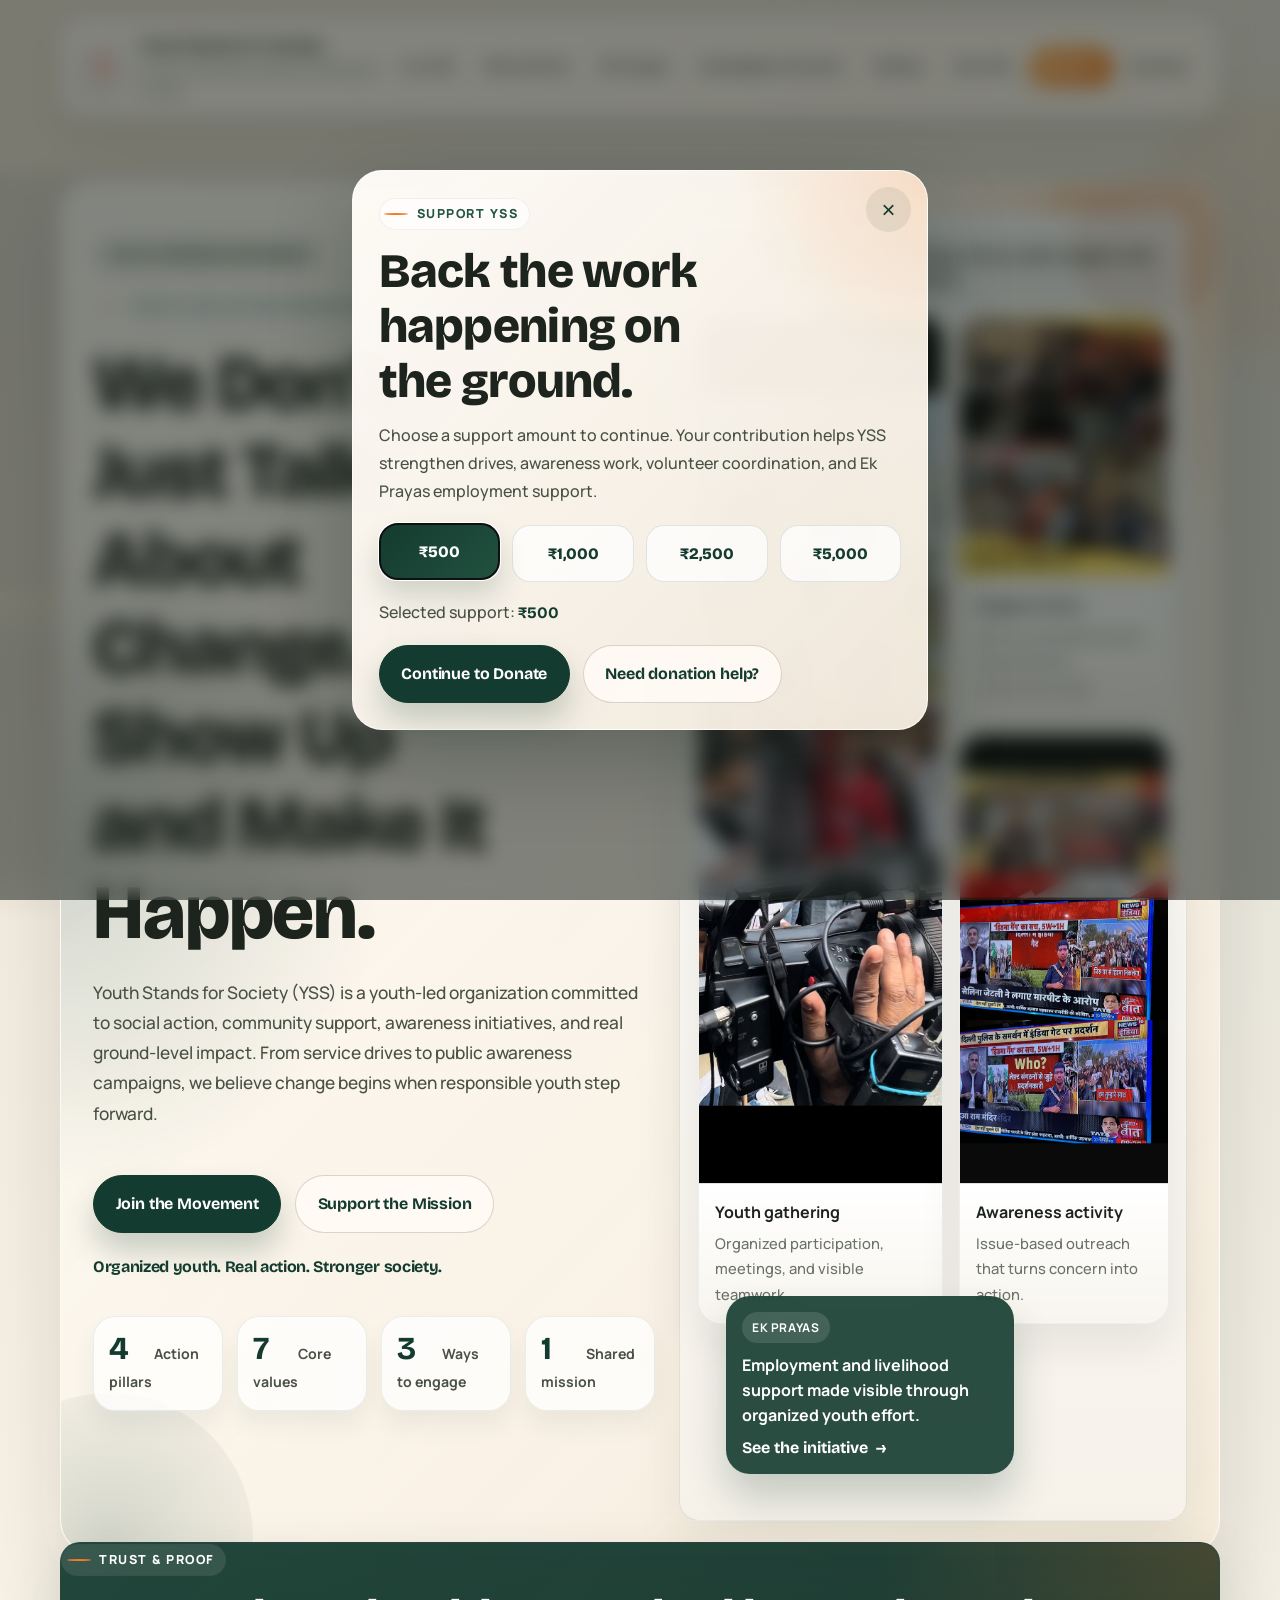
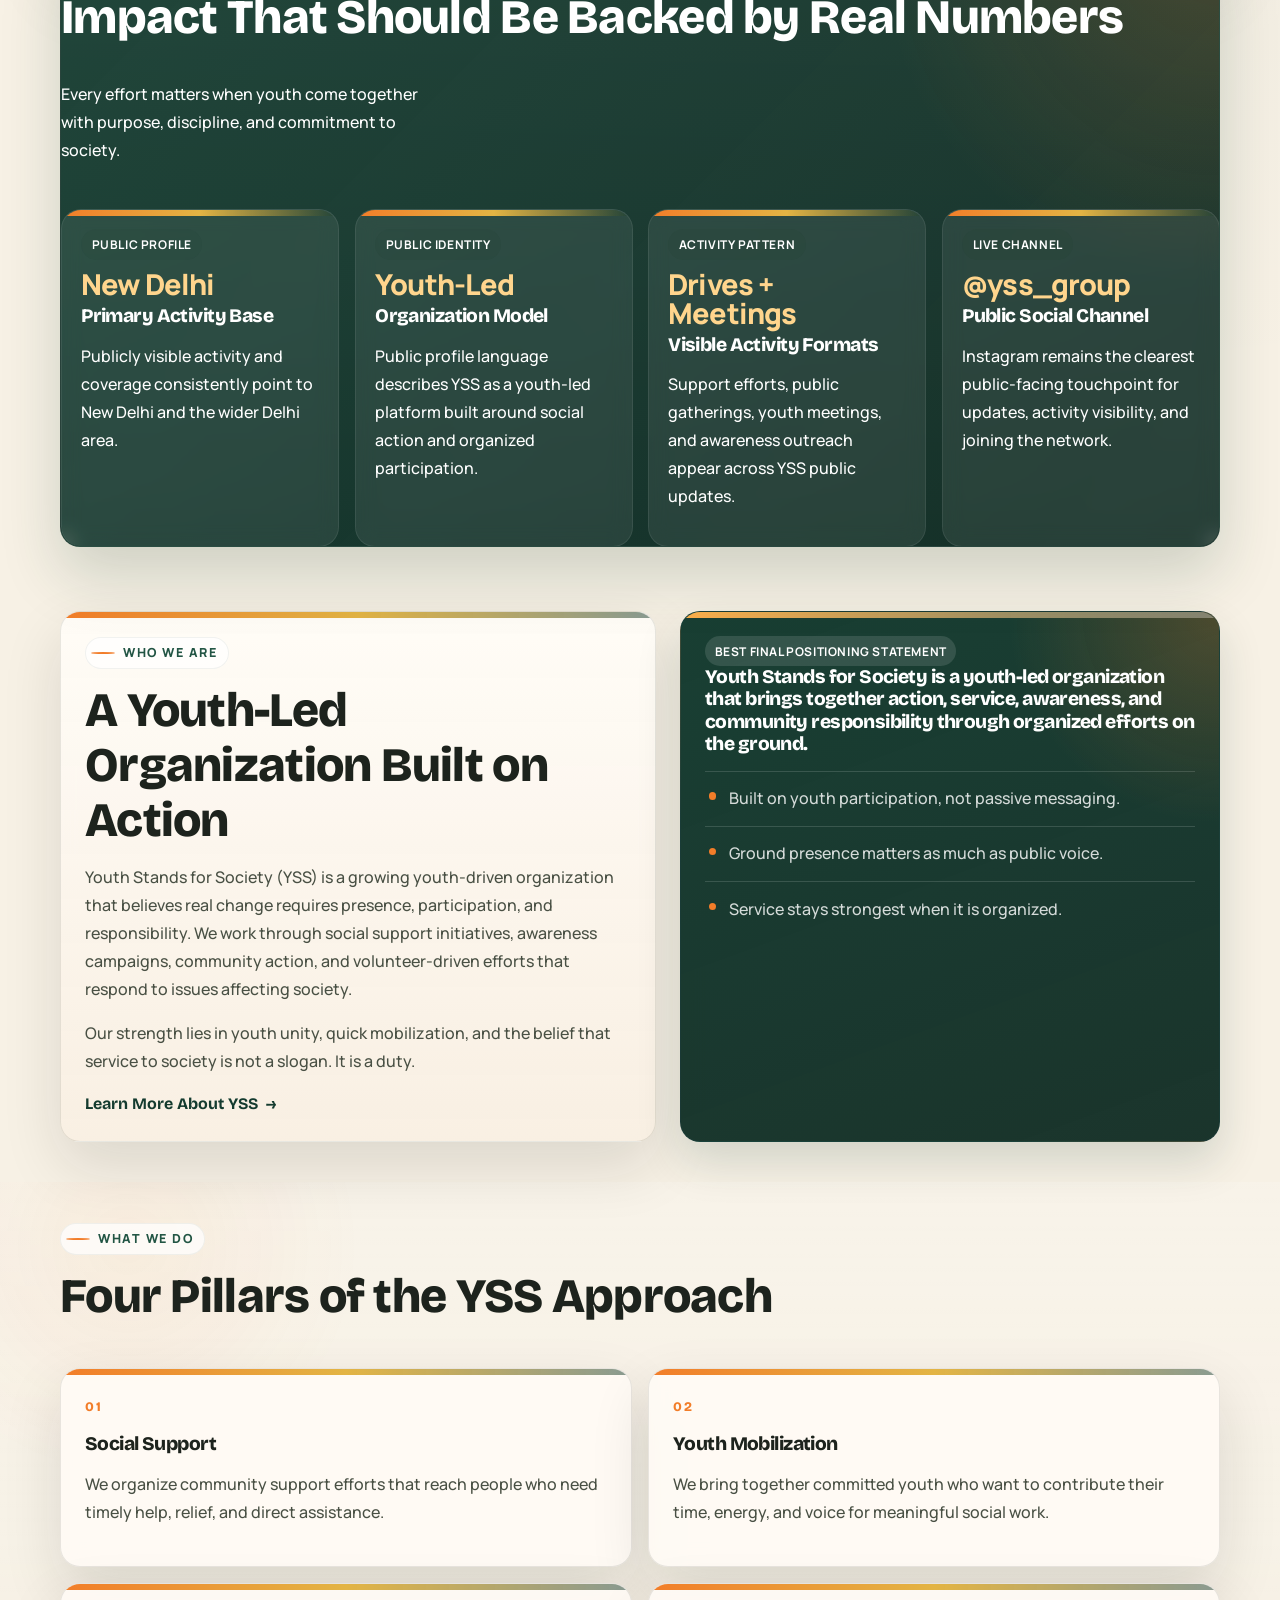
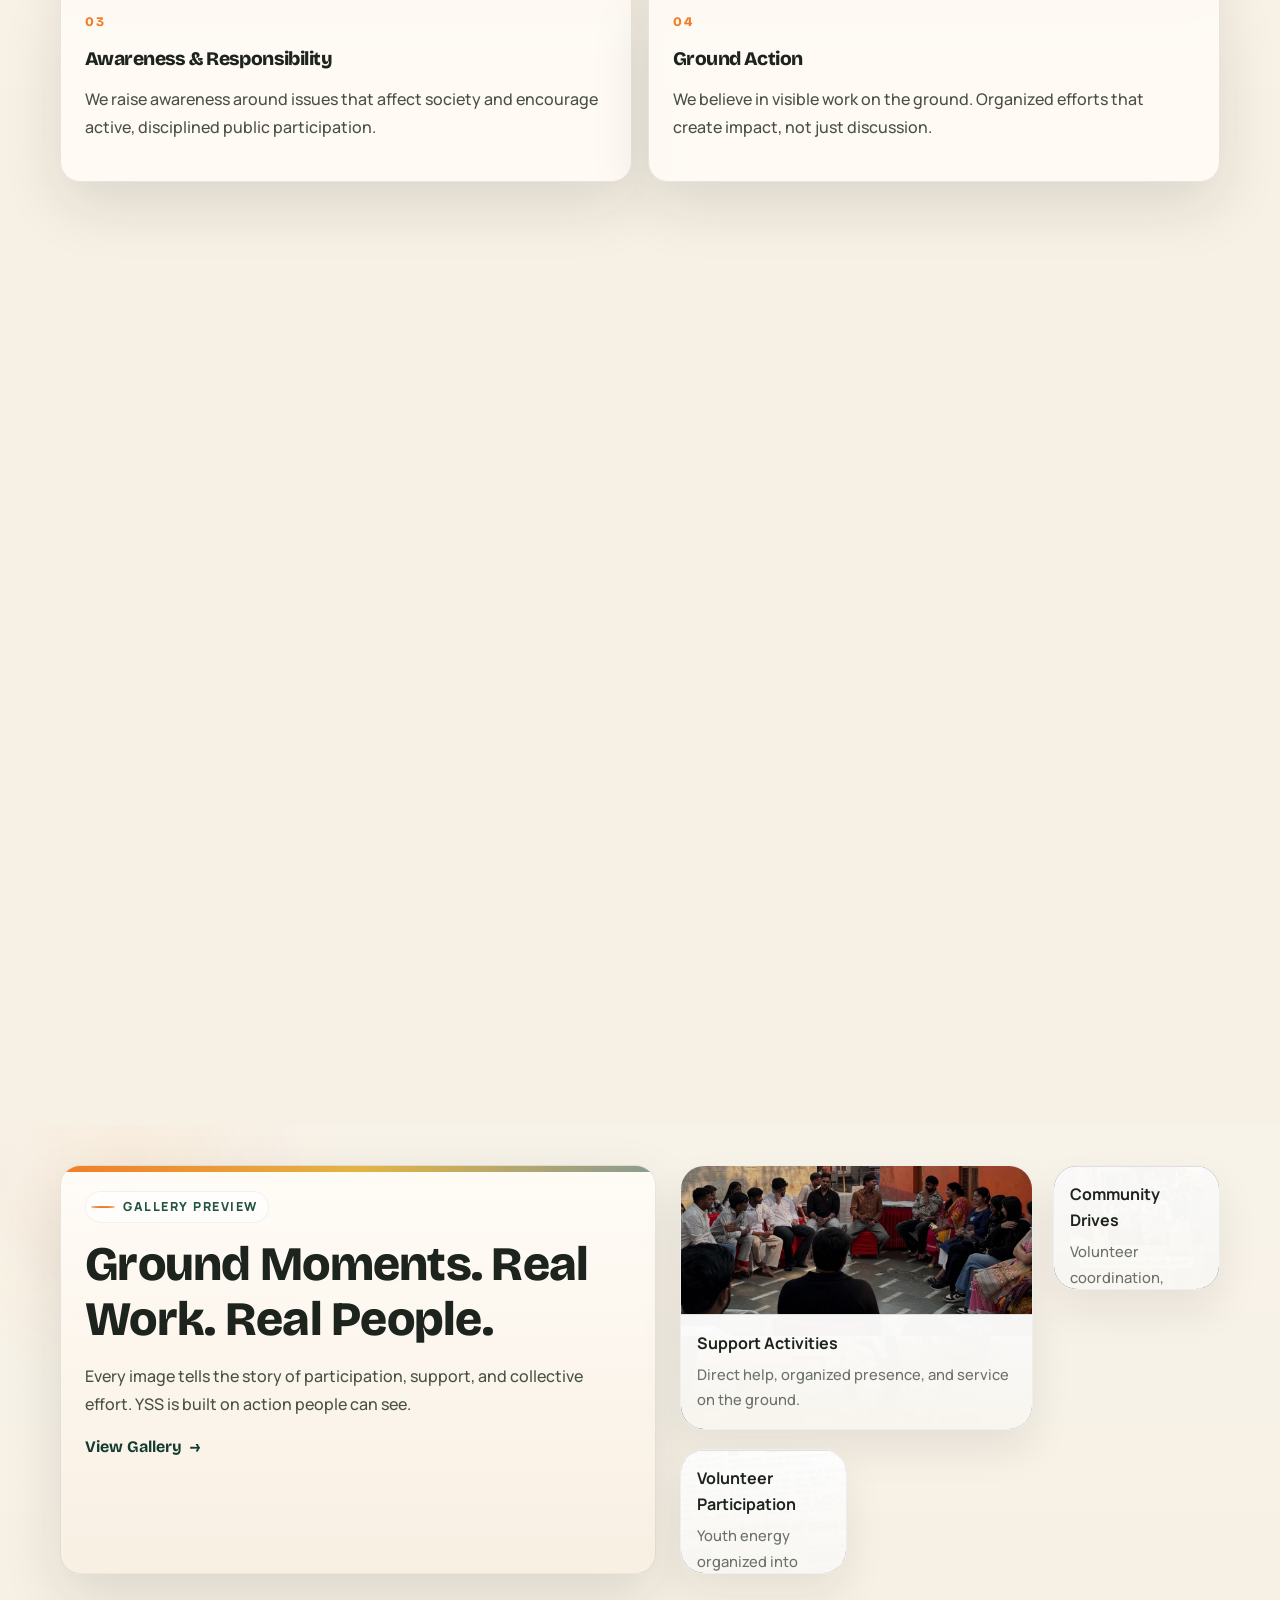
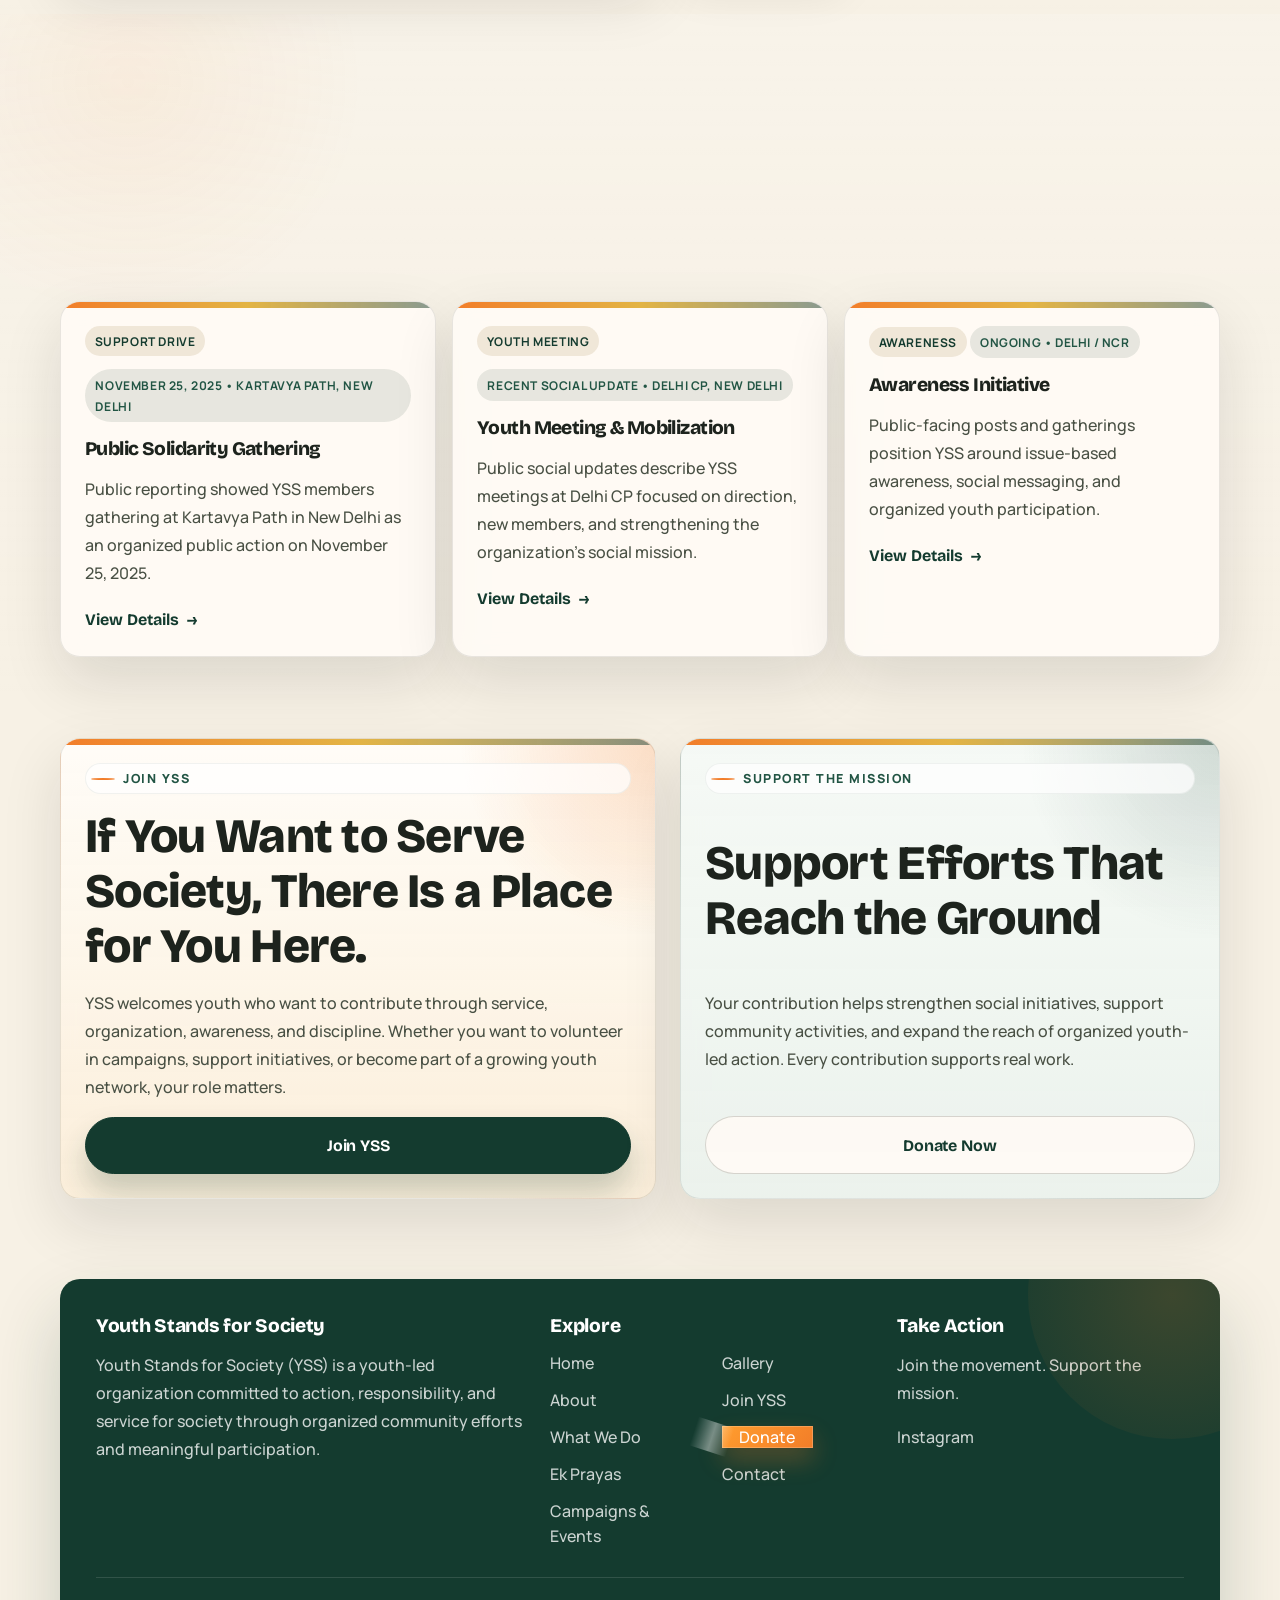
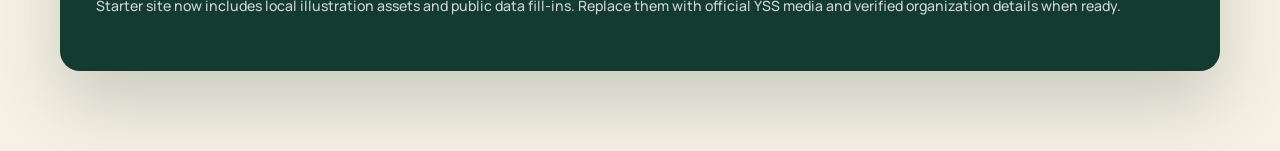
==== commit 7d4a8d94: "Update layout for default desktop mode" ====
--- a/index.html
+++ b/index.html
@@ -10,7 +10,7 @@
     />
     <link rel="preconnect" href="https://fonts.googleapis.com" />
     <link rel="preconnect" href="https://fonts.gstatic.com" crossorigin />
-    <link href="https://fonts.googleapis.com/css2?family=DM+Sans:wght@400;500;600;700;800&family=Plus+Jakarta+Sans:wght@500;600;700;800&display=swap" rel="stylesheet" />
+    <link href="https://fonts.googleapis.com/css2?family=Bricolage+Grotesque:wght@500;600;700;800&family=Manrope:wght@400;500;600;700;800&display=swap" rel="stylesheet" />
     <link rel="stylesheet" href="assets/css/styles.css" />
   <link rel="icon" type="image/x-icon" href="./favicon.ico">
   </head>
@@ -41,9 +41,10 @@
       </header>
 
       <main>
-        <section class="hero">
-          <div class="container hero-grid">
+        <section class="hero home-hero">
+          <div class="container hero-grid hero-shell">
             <div class="hero-copy animate-on-scroll">
+              <span class="hero-signal">Youth-powered movement</span>
               <span class="eyebrow">Youth-Led Action Organization</span>
               <h1>We Don’t Just Talk About Change. We Show Up and Make It Happen.</h1>
               <p class="lead">
@@ -56,8 +57,30 @@
                 <a class="btn-secondary" href="./pages/donate.html">Support the Mission</a>
               </div>
               <p class="support-line">Organized youth. Real action. Stronger society.</p>
+              <div class="hero-metrics">
+                <article class="hero-metric">
+                  <strong data-count="4">4</strong>
+                  <span>Action pillars</span>
+                </article>
+                <article class="hero-metric">
+                  <strong data-count="7">7</strong>
+                  <span>Core values</span>
+                </article>
+                <article class="hero-metric">
+                  <strong data-count="3">3</strong>
+                  <span>Ways to engage</span>
+                </article>
+                <article class="hero-metric">
+                  <strong data-count="1">1</strong>
+                  <span>Shared mission</span>
+                </article>
+              </div>
             </div>
             <div class="hero-visual hero-panel animate-on-scroll">
+              <div class="hero-panel-copy">
+                <span>Ground action</span>
+                <strong>Built from meetings, drives, public support, and visible participation.</strong>
+              </div>
               <div class="collage">
                 <div class="collage-column">
                   <div class="photo-frame media-card tall">
@@ -85,11 +108,16 @@
                   </div>
                 </div>
               </div>
-            </div>
-          </div>
-        </section>
-
-        <section class="trust-strip">
+              <div class="hero-float-card">
+                <span class="metric-note">Ek Prayas</span>
+                <strong>Employment and livelihood support made visible through organized youth effort.</strong>
+                <a class="btn-link" href="./pages/ek-prayas.html">See the initiative</a>
+              </div>
+            </div>
+          </div>
+        </section>
+
+        <section class="trust-strip trust-band">
           <div class="container trust-shell">
             <div class="section-header animate-on-scroll">
               <div>
@@ -127,7 +155,7 @@
           </div>
         </section>
 
-        <section class="section">
+        <section class="section story-section">
           <div class="container split-grid">
             <div class="content-panel card animate-on-scroll">
               <span class="eyebrow">Who We Are</span>
@@ -147,11 +175,16 @@
             <div class="content-panel highlight card animate-on-scroll">
               <span class="tag">Best Final Positioning Statement</span>
               <h3>Youth Stands for Society is a youth-led organization that brings together action, service, awareness, and community responsibility through organized efforts on the ground.</h3>
-            </div>
-          </div>
-        </section>
-
-        <section class="section">
+              <ul class="pill-list">
+                <li>Built on youth participation, not passive messaging.</li>
+                <li>Ground presence matters as much as public voice.</li>
+                <li>Service stays strongest when it is organized.</li>
+              </ul>
+            </div>
+          </div>
+        </section>
+
+        <section class="section impact-section">
           <div class="container">
             <div class="section-header animate-on-scroll">
               <div>
@@ -161,18 +194,22 @@
             </div>
             <div class="grid-4">
               <article class="card pillar-card animate-on-scroll">
+                <span class="pillar-number">01</span>
                 <h3>Social Support</h3>
                 <p>We organize community support efforts that reach people who need timely help, relief, and direct assistance.</p>
               </article>
               <article class="card pillar-card animate-on-scroll">
+                <span class="pillar-number">02</span>
                 <h3>Youth Mobilization</h3>
                 <p>We bring together committed youth who want to contribute their time, energy, and voice for meaningful social work.</p>
               </article>
               <article class="card pillar-card animate-on-scroll">
+                <span class="pillar-number">03</span>
                 <h3>Awareness &amp; Responsibility</h3>
                 <p>We raise awareness around issues that affect society and encourage active, disciplined public participation.</p>
               </article>
               <article class="card pillar-card animate-on-scroll">
+                <span class="pillar-number">04</span>
                 <h3>Ground Action</h3>
                 <p>We believe in visible work on the ground. Organized efforts that create impact, not just discussion.</p>
               </article>
@@ -180,7 +217,7 @@
           </div>
         </section>
 
-        <section class="section">
+        <section class="section ek-section">
           <div class="container">
             <div class="ek-showcase animate-on-scroll">
               <div class="ek-media-stage">
@@ -227,7 +264,7 @@
           </div>
         </section>
 
-        <section class="section">
+        <section class="section gallery-story-section">
           <div class="container split-grid">
             <div class="content-panel card animate-on-scroll">
               <span class="eyebrow">Gallery Preview</span>
@@ -261,7 +298,7 @@
           </div>
         </section>
 
-        <section class="section">
+        <section class="section campaign-section">
           <div class="container">
             <div class="section-header animate-on-scroll">
               <div>
@@ -296,7 +333,7 @@
           </div>
         </section>
 
-        <section class="section">
+        <section class="section cta-section">
           <div class="container split-grid">
             <div class="content-panel card action-card animate-on-scroll">
               <span class="eyebrow">Join YSS</span>
--- a/assets/css/styles.css
+++ b/assets/css/styles.css
@@ -31,6 +31,832 @@
   --font-body: "DM Sans", "Segoe UI", sans-serif;
 }
 
+/* Premium Movement Redesign */
+:root {
+  --bg: #f7f1e5;
+  --surface: rgba(255, 251, 245, 0.9);
+  --surface-soft: rgba(255, 247, 238, 0.78);
+  --surface-muted: rgba(239, 229, 214, 0.92);
+  --ink: #1d231d;
+  --ink-soft: #495044;
+  --ink-muted: #6b7268;
+  --green: #143b2f;
+  --green-soft: #225544;
+  --green-tint: rgba(20, 59, 47, 0.1);
+  --saffron: #f27d29;
+  --saffron-soft: rgba(242, 125, 41, 0.14);
+  --line: rgba(33, 41, 32, 0.1);
+  --line-strong: rgba(33, 41, 32, 0.18);
+  --shadow: 0 24px 60px rgba(28, 28, 22, 0.12);
+  --font-display: "Bricolage Grotesque", "Plus Jakarta Sans", sans-serif;
+  --font-body: "Manrope", "DM Sans", sans-serif;
+}
+
+html {
+  background:
+    radial-gradient(circle at 10% 20%, rgba(242, 125, 41, 0.16), transparent 20%),
+    radial-gradient(circle at 85% 10%, rgba(20, 59, 47, 0.16), transparent 22%),
+    linear-gradient(180deg, #fbf4e8 0%, #f5ecde 100%);
+}
+
+body {
+  font-family: var(--font-body);
+  background:
+    radial-gradient(circle at top left, rgba(242, 125, 41, 0.12), transparent 20%),
+    radial-gradient(circle at 80% 8%, rgba(20, 59, 47, 0.12), transparent 24%),
+    linear-gradient(180deg, #f8f0e4 0%, #f5edde 100%);
+}
+
+body::before {
+  content: "";
+  position: fixed;
+  inset: 0;
+  pointer-events: none;
+  opacity: 0.38;
+  background-image:
+    linear-gradient(rgba(20, 59, 47, 0.03) 1px, transparent 1px),
+    linear-gradient(90deg, rgba(20, 59, 47, 0.03) 1px, transparent 1px);
+  background-size: 32px 32px;
+  mask-image: radial-gradient(circle at center, black 34%, transparent 92%);
+}
+
+.site-shell {
+  position: relative;
+  padding: 1.25rem 0 4rem;
+}
+
+.site-shell::before,
+.site-shell::after {
+  content: "";
+  position: absolute;
+  border-radius: 50%;
+  pointer-events: none;
+  filter: blur(18px);
+  opacity: 0.45;
+}
+
+.site-shell::before {
+  top: 6rem;
+  right: -7rem;
+  width: 16rem;
+  height: 16rem;
+  background: rgba(242, 125, 41, 0.18);
+}
+
+.site-shell::after {
+  left: -7rem;
+  top: 38rem;
+  width: 18rem;
+  height: 18rem;
+  background: rgba(20, 59, 47, 0.14);
+}
+
+.container {
+  width: min(calc(100% - 2.5rem), var(--container));
+}
+
+.site-header {
+  position: sticky;
+  top: 1rem;
+  margin-bottom: 1.5rem;
+  background: transparent;
+  border-bottom: 0;
+  backdrop-filter: none;
+}
+
+.header-inner {
+  min-height: 88px;
+  padding: 0.9rem 1.1rem;
+  border: 1px solid rgba(255, 255, 255, 0.45);
+  border-radius: 26px;
+  background:
+    linear-gradient(135deg, rgba(255, 250, 244, 0.88), rgba(255, 244, 231, 0.7)),
+    rgba(255, 255, 255, 0.65);
+  box-shadow: 0 18px 40px rgba(29, 35, 29, 0.08);
+  backdrop-filter: blur(16px);
+}
+
+.brand {
+  gap: 1rem;
+}
+
+.brand-logo {
+  width: 58px;
+  height: 58px;
+  border-radius: 18px;
+  padding: 0.25rem;
+  background: rgba(255, 255, 255, 0.96);
+  box-shadow: 0 8px 18px rgba(20, 59, 47, 0.12);
+}
+
+.brand-copy strong {
+  font-family: var(--font-display);
+  font-size: 1.06rem;
+  letter-spacing: -0.04em;
+}
+
+.brand-copy span {
+  font-size: 0.82rem;
+}
+
+.site-nav {
+  gap: 0.35rem;
+}
+
+.site-nav a {
+  font-family: var(--font-display);
+  font-size: 0.9rem;
+  font-weight: 700;
+  color: rgba(29, 35, 29, 0.76);
+}
+
+.site-nav a:hover,
+.site-nav a.active {
+  color: var(--green);
+  background: rgba(20, 59, 47, 0.08);
+}
+
+.site-nav a.nav-donate {
+  background: linear-gradient(135deg, var(--saffron), #f5a623);
+  color: #fff;
+  box-shadow: 0 10px 24px rgba(242, 125, 41, 0.28);
+}
+
+.btn,
+.btn-secondary {
+  min-height: 54px;
+  padding: 0.95rem 1.5rem;
+  font-family: var(--font-display);
+  letter-spacing: -0.01em;
+}
+
+.btn {
+  border: 0;
+  background: linear-gradient(135deg, var(--green), #235544);
+  box-shadow: 0 18px 30px rgba(20, 59, 47, 0.22);
+}
+
+.btn-secondary {
+  border: 1px solid rgba(20, 59, 47, 0.14);
+  background: rgba(255, 251, 245, 0.84);
+}
+
+.btn-link {
+  font-family: var(--font-display);
+  font-weight: 700;
+}
+
+h1,
+h2,
+h3 {
+  font-family: var(--font-display);
+  letter-spacing: -0.055em;
+}
+
+h1 {
+  font-size: clamp(3.3rem, 7vw, 6.4rem);
+  line-height: 0.94;
+}
+
+h2 {
+  font-size: clamp(2.3rem, 4vw, 4rem);
+  line-height: 0.98;
+}
+
+h3 {
+  font-size: 1.26rem;
+}
+
+p {
+  font-size: 1rem;
+  line-height: 1.75;
+}
+
+.eyebrow {
+  position: relative;
+  margin-bottom: 1rem;
+  padding: 0.35rem 0.7rem 0.35rem 0.35rem;
+  border-radius: var(--radius-pill);
+  background: rgba(255, 255, 255, 0.72);
+  color: var(--green);
+  box-shadow: inset 0 0 0 1px rgba(20, 59, 47, 0.06);
+}
+
+.eyebrow::before {
+  width: 0.65rem;
+  height: 0.65rem;
+  border-radius: 50%;
+  background: linear-gradient(135deg, var(--saffron), #f7c04a);
+}
+
+.home-hero {
+  padding: 1rem 0 0;
+}
+
+.hero-shell {
+  position: relative;
+  gap: 2.2rem;
+  align-items: stretch;
+  padding: 2rem;
+  border-radius: 34px;
+  background:
+    radial-gradient(circle at top right, rgba(242, 125, 41, 0.24), transparent 20%),
+    radial-gradient(circle at left center, rgba(20, 59, 47, 0.18), transparent 24%),
+    linear-gradient(135deg, rgba(255, 253, 248, 0.98), rgba(246, 236, 220, 0.92));
+  border: 1px solid rgba(255, 255, 255, 0.6);
+  box-shadow: 0 35px 80px rgba(28, 28, 22, 0.12);
+  overflow: hidden;
+}
+
+.hero-shell::before {
+  content: "";
+  position: absolute;
+  inset: 1.25rem 1.25rem auto auto;
+  width: 180px;
+  height: 180px;
+  border-radius: 32px 70px 24px 90px;
+  background: linear-gradient(135deg, rgba(242, 125, 41, 0.2), rgba(242, 125, 41, 0));
+  transform: rotate(20deg);
+}
+
+.hero-copy {
+  position: relative;
+  z-index: 1;
+  display: flex;
+  flex-direction: column;
+  justify-content: center;
+  gap: 0.15rem;
+  padding: 1rem 0;
+}
+
+.hero-copy h1 {
+  max-width: 9.1ch;
+  margin-bottom: 1.2rem;
+}
+
+.hero-copy .lead {
+  max-width: 58ch;
+  font-size: 1.08rem;
+}
+
+.hero-signal {
+  display: inline-flex;
+  width: fit-content;
+  margin-bottom: 0.95rem;
+  padding: 0.5rem 0.9rem;
+  border-radius: var(--radius-pill);
+  background: rgba(20, 59, 47, 0.08);
+  color: var(--green);
+  font-family: var(--font-display);
+  font-size: 0.82rem;
+  font-weight: 700;
+  letter-spacing: 0.04em;
+  text-transform: uppercase;
+}
+
+.support-line {
+  font-family: var(--font-display);
+  font-size: 1rem;
+  letter-spacing: -0.02em;
+}
+
+.hero-metrics {
+  display: grid;
+  grid-template-columns: repeat(4, minmax(0, 1fr));
+  gap: 0.85rem;
+  margin-top: 1rem;
+}
+
+.hero-metric {
+  padding: 1rem 0.95rem;
+  border-radius: 22px;
+  background: rgba(255, 255, 255, 0.76);
+  border: 1px solid rgba(20, 59, 47, 0.08);
+  box-shadow: 0 14px 24px rgba(20, 59, 47, 0.06);
+}
+
+.hero-metric strong {
+  display: block;
+  margin-bottom: 0.25rem;
+  color: var(--green);
+  font-family: var(--font-display);
+  font-size: 2rem;
+  line-height: 1;
+}
+
+.hero-metric span {
+  color: var(--ink-soft);
+  font-size: 0.88rem;
+  font-weight: 700;
+}
+
+.hero-panel {
+  min-height: 100%;
+  padding: 1rem;
+  border-radius: 30px;
+  background:
+    linear-gradient(180deg, rgba(255, 255, 255, 0.92), rgba(255, 245, 233, 0.9));
+  box-shadow: 0 24px 50px rgba(20, 33, 27, 0.1);
+}
+
+.hero-panel::before {
+  top: auto;
+  bottom: -40px;
+  right: -28px;
+  width: 170px;
+  height: 170px;
+  background: rgba(20, 59, 47, 0.12);
+}
+
+.hero-panel-copy {
+  display: flex;
+  align-items: center;
+  justify-content: space-between;
+  gap: 1rem;
+  margin-bottom: 0.85rem;
+  padding: 0.75rem 0.85rem;
+  border-radius: 18px;
+  background: rgba(20, 59, 47, 0.06);
+}
+
+.hero-panel-copy span,
+.hero-panel-copy strong {
+  display: block;
+}
+
+.hero-panel-copy span {
+  color: var(--green);
+  font-family: var(--font-display);
+  font-size: 0.74rem;
+  font-weight: 800;
+  letter-spacing: 0.08em;
+  text-transform: uppercase;
+}
+
+.hero-panel-copy strong {
+  max-width: 21rem;
+  color: var(--ink);
+  font-size: 0.92rem;
+}
+
+.collage {
+  gap: 1.05rem;
+}
+
+.photo-frame.media-card,
+.ek-media-card,
+.contact-visual-card,
+.campaign-card,
+.content-panel,
+.card,
+.value-card,
+.donation-card,
+.join-role {
+  border-radius: 24px;
+  border: 1px solid rgba(20, 59, 47, 0.08);
+  box-shadow: 0 20px 40px rgba(28, 28, 22, 0.08);
+}
+
+.photo-frame.media-card {
+  background: rgba(255, 255, 255, 0.96);
+}
+
+.photo-frame.media-card img {
+  min-height: 260px;
+}
+
+.photo-frame.tall {
+  min-height: 500px;
+}
+
+.photo-caption {
+  background: linear-gradient(180deg, rgba(255, 252, 247, 0.96), rgba(248, 238, 223, 0.96));
+}
+
+.hero-float-card {
+  position: absolute;
+  left: 1.75rem;
+  bottom: 1.75rem;
+  max-width: 18rem;
+  padding: 1rem 1rem 0.85rem;
+  border-radius: 24px;
+  background: rgba(20, 59, 47, 0.9);
+  color: #fff;
+  box-shadow: 0 24px 40px rgba(20, 59, 47, 0.22);
+  backdrop-filter: blur(16px);
+}
+
+.hero-float-card .metric-note {
+  margin-bottom: 0.65rem;
+  background: rgba(255, 255, 255, 0.12);
+  color: #fff;
+}
+
+.hero-float-card strong,
+.hero-float-card .btn-link {
+  color: #fff;
+}
+
+.hero-float-card strong {
+  display: block;
+  margin-bottom: 0.45rem;
+  line-height: 1.55;
+}
+
+.trust-band {
+  position: relative;
+  margin-top: -2.75rem;
+  z-index: 2;
+}
+
+.trust-shell {
+  padding: 1.6rem;
+  border-radius: 28px;
+  background:
+    linear-gradient(135deg, rgba(20, 59, 47, 0.98), rgba(15, 48, 40, 0.95));
+  border: 1px solid rgba(255, 255, 255, 0.08);
+  box-shadow: 0 28px 60px rgba(20, 59, 47, 0.18);
+}
+
+.trust-shell .section-header h2,
+.trust-shell .section-header p,
+.trust-shell .section-header .eyebrow,
+.trust-shell .metric,
+.trust-shell .card h3,
+.trust-shell .card p,
+.trust-shell .metric-note {
+  color: #fff;
+}
+
+.trust-shell .eyebrow {
+  background: rgba(255, 255, 255, 0.1);
+}
+
+.trust-shell .trust-grid {
+  grid-template-columns: repeat(4, minmax(0, 1fr));
+}
+
+.trust-shell .card {
+  padding: 1.2rem;
+  background: rgba(255, 255, 255, 0.08);
+  border: 1px solid rgba(255, 255, 255, 0.08);
+  box-shadow: none;
+}
+
+.trust-shell .metric {
+  font-size: 1.8rem;
+}
+
+.story-section .split-grid,
+.gallery-story-section .split-grid,
+.cta-section .split-grid {
+  align-items: stretch;
+}
+
+.story-section .content-panel,
+.gallery-story-section .content-panel,
+.cta-section .content-panel,
+.campaign-card,
+.card,
+.value-card,
+.join-role,
+.donation-card {
+  position: relative;
+  overflow: hidden;
+  background: linear-gradient(180deg, rgba(255, 252, 247, 0.95), rgba(248, 239, 226, 0.9));
+}
+
+.story-section .content-panel::before,
+.gallery-story-section .content-panel::before,
+.cta-section .content-panel::before,
+.campaign-card::before,
+.card::before,
+.value-card::before,
+.join-role::before,
+.donation-card::before {
+  content: "";
+  position: absolute;
+  inset: 0 0 auto 0;
+  height: 6px;
+  background: linear-gradient(90deg, var(--saffron), #e3b444, rgba(20, 59, 47, 0.5));
+}
+
+.highlight {
+  background:
+    radial-gradient(circle at top right, rgba(242, 125, 41, 0.22), transparent 26%),
+    linear-gradient(160deg, rgba(20, 59, 47, 0.98), rgba(17, 44, 36, 0.95));
+}
+
+.highlight .pill-list li {
+  color: rgba(255, 255, 255, 0.78);
+}
+
+.impact-section,
+.campaign-section,
+.gallery-story-section {
+  position: relative;
+}
+
+.impact-section::before,
+.campaign-section::before,
+.gallery-story-section::before {
+  content: "";
+  position: absolute;
+  inset: 0;
+  background:
+    linear-gradient(180deg, rgba(255, 255, 255, 0.18), rgba(255, 255, 255, 0)),
+    radial-gradient(circle at 10% 10%, rgba(242, 125, 41, 0.08), transparent 18%);
+  pointer-events: none;
+}
+
+.section {
+  position: relative;
+  padding: 4.5rem 0;
+}
+
+.section-header {
+  margin-bottom: 2.2rem;
+}
+
+.section-header p {
+  font-size: 1rem;
+}
+
+.pillar-card {
+  min-height: 100%;
+  padding-top: 1.8rem;
+}
+
+.pillar-number {
+  display: inline-flex;
+  margin-bottom: 0.95rem;
+  color: var(--saffron);
+  font-family: var(--font-display);
+  font-size: 0.82rem;
+  font-weight: 800;
+  letter-spacing: 0.14em;
+  text-transform: uppercase;
+}
+
+.ek-showcase {
+  gap: 1.4rem;
+  padding: 1.4rem;
+  border-radius: 32px;
+  background:
+    radial-gradient(circle at top right, rgba(242, 125, 41, 0.18), transparent 24%),
+    linear-gradient(135deg, rgba(19, 56, 44, 0.96), rgba(27, 73, 57, 0.96));
+  border: 1px solid rgba(255, 255, 255, 0.08);
+  box-shadow: 0 28px 60px rgba(20, 59, 47, 0.18);
+}
+
+.ek-content {
+  color: #fff;
+}
+
+.ek-content h1,
+.ek-content h2,
+.ek-content p,
+.ek-content li,
+.ek-content .eyebrow {
+  color: #fff;
+}
+
+.ek-content .eyebrow {
+  background: rgba(255, 255, 255, 0.12);
+}
+
+.ek-stat {
+  background: rgba(255, 255, 255, 0.1);
+  border-color: rgba(255, 255, 255, 0.12);
+}
+
+.ek-stat strong,
+.ek-stat span {
+  color: #fff;
+}
+
+.ek-list li {
+  color: rgba(255, 255, 255, 0.82);
+}
+
+.ek-list li::before {
+  background: #fff;
+  box-shadow: 0 0 0 6px rgba(255, 255, 255, 0.14);
+}
+
+.ek-media-card {
+  min-height: 520px;
+}
+
+.gallery-grid {
+  gap: 1.1rem;
+}
+
+.gallery-grid .gallery-tile:nth-child(1) {
+  grid-column: span 2;
+}
+
+.gallery-grid .gallery-tile:nth-child(1) img {
+  min-height: 340px;
+}
+
+.campaign-card {
+  padding: 1.5rem;
+}
+
+.campaign-card .tag {
+  margin-bottom: 0.8rem;
+}
+
+.campaign-card .btn-link {
+  margin-top: 0.25rem;
+}
+
+.action-card {
+  display: flex;
+  flex-direction: column;
+  justify-content: space-between;
+  min-height: 100%;
+}
+
+.cta-section .content-panel:nth-child(1) {
+  background:
+    radial-gradient(circle at top right, rgba(242, 125, 41, 0.24), transparent 26%),
+    linear-gradient(180deg, rgba(255, 252, 247, 0.98), rgba(251, 238, 217, 0.9));
+}
+
+.cta-section .content-panel:nth-child(2) {
+  background:
+    radial-gradient(circle at top right, rgba(20, 59, 47, 0.16), transparent 28%),
+    linear-gradient(180deg, rgba(245, 249, 245, 0.98), rgba(234, 242, 237, 0.92));
+}
+
+.page-interior .page-hero {
+  padding: 1.25rem 0 2rem;
+}
+
+.page-interior .page-hero .content-panel,
+.page-interior .page-hero .ek-showcase,
+.contact-page .contact-layout {
+  position: relative;
+  overflow: hidden;
+}
+
+.page-interior .page-hero .content-panel {
+  border-radius: 30px;
+  background:
+    radial-gradient(circle at top right, rgba(242, 125, 41, 0.2), transparent 22%),
+    linear-gradient(135deg, rgba(255, 252, 246, 0.98), rgba(245, 235, 220, 0.92));
+  border: 1px solid rgba(255, 255, 255, 0.7);
+  box-shadow: 0 28px 60px rgba(28, 28, 22, 0.08);
+}
+
+.page-interior .page-hero .content-panel::after,
+.contact-page .contact-layout::after {
+  content: "";
+  position: absolute;
+  inset: auto -1.5rem -1.5rem auto;
+  width: 12rem;
+  height: 12rem;
+  border-radius: 40px 0 0 0;
+  background: rgba(20, 59, 47, 0.08);
+  transform: rotate(18deg);
+}
+
+.contact-page .contact-layout {
+  padding: 2rem;
+  border-radius: 30px;
+  background:
+    radial-gradient(circle at top right, rgba(242, 125, 41, 0.18), transparent 22%),
+    linear-gradient(135deg, rgba(255, 252, 247, 0.98), rgba(246, 237, 224, 0.94));
+  border: 1px solid rgba(255, 255, 255, 0.68);
+  box-shadow: 0 28px 60px rgba(28, 28, 22, 0.08);
+}
+
+.value-card,
+.join-role,
+.donation-card {
+  padding: 1.5rem;
+}
+
+.footer {
+  padding-top: 4rem;
+}
+
+.footer-card {
+  padding: 2.8rem;
+  border-radius: 34px;
+  background:
+    radial-gradient(circle at top right, rgba(242, 125, 41, 0.22), transparent 22%),
+    linear-gradient(135deg, rgba(20, 59, 47, 0.98), rgba(16, 40, 33, 0.98));
+  box-shadow: 0 34px 70px rgba(20, 59, 47, 0.2);
+}
+
+.footer-card .copyright {
+  margin-top: 1.7rem;
+  padding-top: 1rem;
+  border-top: 1px solid rgba(255, 255, 255, 0.12);
+}
+
+.page-home .hero-panel {
+  animation: fadeUp 0.85s ease 0.18s both, floatSoft 9s ease-in-out 1.4s infinite;
+}
+
+.page-home .hero-panel::after {
+  content: "";
+  position: absolute;
+  top: 1.4rem;
+  right: 1.2rem;
+  width: 72px;
+  height: 72px;
+  border-radius: 50%;
+  border: 1px dashed rgba(242, 125, 41, 0.45);
+  animation: pulseGlow 7s ease-in-out infinite;
+}
+
+@keyframes pulseGlow {
+  0%,
+  100% {
+    transform: scale(1);
+    opacity: 0.55;
+  }
+
+  50% {
+    transform: scale(1.1);
+    opacity: 1;
+  }
+}
+
+@media (max-width: 980px) {
+  .hero-shell {
+    padding: 1.5rem;
+  }
+
+  .hero-metrics,
+  .trust-shell .trust-grid {
+    grid-template-columns: repeat(2, minmax(0, 1fr));
+  }
+
+  .gallery-grid .gallery-tile:nth-child(1) {
+    grid-column: span 1;
+  }
+}
+
+@media (max-width: 720px) {
+  .site-shell {
+    padding-top: 0.5rem;
+  }
+
+  .site-header {
+    top: 0.5rem;
+  }
+
+  .header-inner {
+    padding: 0.85rem;
+  }
+
+  .site-nav {
+    background: rgba(255, 251, 245, 0.98);
+    border-radius: 22px;
+  }
+
+  .hero-shell {
+    padding: 1.15rem;
+    border-radius: 28px;
+  }
+
+  .hero-copy h1 {
+    max-width: none;
+  }
+
+  .hero-metrics,
+  .trust-shell .trust-grid {
+    grid-template-columns: 1fr;
+  }
+
+  .hero-float-card {
+    position: static;
+    max-width: none;
+    margin-top: 1rem;
+  }
+
+  .photo-frame.tall,
+  .ek-media-card {
+    min-height: 320px;
+  }
+
+  .photo-frame.media-card img,
+  .ek-media-card img {
+    min-height: 220px;
+  }
+
+  .contact-page .contact-layout,
+  .page-interior .page-hero .content-panel,
+  .footer-card {
+    padding: 1.5rem;
+  }
+}
+
 *,
 *::before,
 *::after {
@@ -1880,3 +2706,1338 @@
     align-items: flex-start;
   }
 }
+
+/* Premium Finish Overrides */
+body::after {
+  content: "";
+  position: fixed;
+  inset: auto auto 4% 2%;
+  width: 22rem;
+  height: 22rem;
+  border-radius: 50%;
+  pointer-events: none;
+  background: radial-gradient(circle, rgba(242, 125, 41, 0.16), rgba(242, 125, 41, 0));
+  filter: blur(36px);
+  opacity: 0.6;
+}
+
+.site-shell {
+  position: relative;
+  padding: 1.1rem 0 4rem;
+  overflow: clip;
+}
+
+.site-header {
+  position: sticky;
+  top: 1rem;
+  z-index: 50;
+  background: transparent;
+  border-bottom: 0;
+  backdrop-filter: none;
+}
+
+.header-inner {
+  min-height: 88px;
+  padding: 0.9rem 1.1rem;
+  border: 1px solid rgba(255, 255, 255, 0.45);
+  border-radius: 26px;
+  background:
+    linear-gradient(135deg, rgba(255, 250, 244, 0.88), rgba(255, 244, 231, 0.7)),
+    rgba(255, 255, 255, 0.65);
+  box-shadow: 0 18px 40px rgba(29, 35, 29, 0.08);
+  backdrop-filter: blur(16px);
+}
+
+.site-nav a {
+  font-family: var(--font-display);
+  font-weight: 700;
+}
+
+.site-nav a.nav-donate,
+.footer-links .nav-donate {
+  background: linear-gradient(135deg, var(--saffron), #f5a623);
+  color: #fff;
+  box-shadow: 0 10px 24px rgba(242, 125, 41, 0.28);
+}
+
+.page-home .hero-copy > * {
+  animation: fadeUp 0.7s ease both;
+}
+
+.page-home .hero-copy > *:nth-child(1) { animation-delay: 0.02s; }
+.page-home .hero-copy > *:nth-child(2) { animation-delay: 0.1s; }
+.page-home .hero-copy > *:nth-child(3) { animation-delay: 0.18s; }
+.page-home .hero-copy > *:nth-child(4) { animation-delay: 0.26s; }
+.page-home .hero-copy > *:nth-child(5) { animation-delay: 0.34s; }
+.page-home .hero-copy > *:nth-child(6) { animation-delay: 0.42s; }
+.page-home .hero-copy > *:nth-child(7) { animation-delay: 0.5s; }
+
+.js .animate-on-scroll {
+  opacity: 0;
+  transform: translateY(42px) scale(0.985);
+  transition:
+    opacity 0.9s cubic-bezier(0.22, 1, 0.36, 1),
+    transform 0.9s cubic-bezier(0.22, 1, 0.36, 1);
+  will-change: opacity, transform;
+}
+
+.animate-on-scroll.is-visible {
+  opacity: 1;
+  transform: translateY(0) scale(1);
+}
+
+.hero-shell {
+  position: relative;
+  overflow: hidden;
+}
+
+.hero-shell::after {
+  content: "";
+  position: absolute;
+  left: -6rem;
+  bottom: -8rem;
+  width: 18rem;
+  height: 18rem;
+  border-radius: 50%;
+  background: radial-gradient(circle, rgba(20, 59, 47, 0.16), rgba(20, 59, 47, 0));
+}
+
+.hero-panel,
+.photo-frame.media-card,
+.content-panel,
+.card,
+.campaign-card,
+.value-card,
+.donation-card,
+.join-role,
+.join-form-wrapper,
+.contact-detail,
+.contact-visual-card {
+  backdrop-filter: blur(10px);
+}
+
+.page-interior .page-hero {
+  position: relative;
+  padding: 1.4rem 0 2.5rem;
+}
+
+.page-interior .page-hero::before {
+  content: "";
+  position: absolute;
+  inset: 0 0 auto 0;
+  height: calc(100% - 1rem);
+  background:
+    radial-gradient(circle at 8% 12%, rgba(242, 125, 41, 0.12), transparent 18%),
+    radial-gradient(circle at 92% 8%, rgba(20, 59, 47, 0.1), transparent 18%);
+  pointer-events: none;
+}
+
+.page-interior .page-hero .content-panel,
+.contact-page .contact-layout,
+.page-interior .page-hero .ek-showcase {
+  animation: fadeUp 0.85s ease both;
+}
+
+.page-interior .page-hero h1,
+.contact-page h1 {
+  max-width: 10.5ch;
+}
+
+.page-interior .page-hero .lead,
+.contact-page .lead {
+  max-width: 58ch;
+}
+
+.contact-detail {
+  background: linear-gradient(180deg, rgba(255, 252, 247, 0.92), rgba(249, 239, 226, 0.9));
+}
+
+.gallery-grid {
+  grid-auto-flow: dense;
+  align-items: start;
+  gap: 1.2rem;
+}
+
+.gallery-grid .gallery-tile {
+  position: relative;
+  overflow: hidden;
+  min-height: 0;
+}
+
+.gallery-grid .gallery-tile img {
+  width: 100%;
+  height: 100%;
+  object-fit: cover;
+}
+
+.page-interior .gallery-grid .gallery-tile:nth-child(5n + 1) {
+  grid-column: span 2;
+  aspect-ratio: 16 / 10;
+}
+
+.page-interior .gallery-grid .gallery-tile:nth-child(5n + 2) {
+  aspect-ratio: 1 / 1.15;
+}
+
+.page-interior .gallery-grid .gallery-tile:nth-child(5n + 3) {
+  aspect-ratio: 3 / 4;
+  transform: translateY(1.25rem);
+}
+
+.page-interior .gallery-grid .gallery-tile:nth-child(5n + 4) {
+  aspect-ratio: 1 / 1;
+}
+
+.page-interior .gallery-grid .gallery-tile:nth-child(5n + 5) {
+  aspect-ratio: 4 / 3;
+}
+
+.campaign-card h3,
+.value-card h3,
+.card h3,
+.donation-card h3,
+.join-role h3 {
+  letter-spacing: -0.03em;
+}
+
+.campaign-card:hover,
+.card:hover,
+.value-card:hover,
+.donation-card:hover,
+.join-role:hover,
+.contact-detail:hover,
+.photo-frame.media-card:hover,
+.join-form-wrapper:hover {
+  transform: translateY(-8px);
+  box-shadow: 0 24px 50px rgba(20, 59, 47, 0.12);
+}
+
+.hero-metric strong {
+  display: inline-flex;
+  align-items: baseline;
+  min-width: 2ch;
+}
+
+.footer-card {
+  position: relative;
+  overflow: hidden;
+}
+
+.footer-card::before {
+  content: "";
+  position: absolute;
+  top: -8rem;
+  right: -6rem;
+  width: 18rem;
+  height: 18rem;
+  border-radius: 50%;
+  background: radial-gradient(circle, rgba(242, 125, 41, 0.18), rgba(242, 125, 41, 0));
+}
+
+@media (max-width: 980px) {
+  .site-header {
+    top: 0.75rem;
+  }
+
+  .header-inner {
+    min-height: 80px;
+  }
+
+  .page-interior .gallery-grid .gallery-tile:nth-child(5n + 1) {
+    grid-column: span 1;
+  }
+
+  .page-interior .gallery-grid .gallery-tile:nth-child(5n + 3) {
+    transform: none;
+  }
+}
+
+@media (max-width: 720px) {
+  body::after {
+    width: 14rem;
+    height: 14rem;
+  }
+
+  .site-shell {
+    padding-top: 0.5rem;
+  }
+
+  .site-header {
+    top: 0.5rem;
+  }
+
+  .header-inner {
+    padding: 0.85rem;
+  }
+
+  .site-nav {
+    background: rgba(255, 251, 245, 0.98);
+    border-radius: 22px;
+  }
+
+  .page-interior .page-hero h1,
+  .contact-page h1 {
+    max-width: none;
+  }
+
+  .gallery-grid {
+    gap: 1rem;
+  }
+
+  .page-interior .gallery-grid .gallery-tile:nth-child(n) {
+    aspect-ratio: 4 / 3;
+    transform: none;
+  }
+}
+
+/* Bug Fix And Donate Popup Overrides */
+.trust-band .trust-shell,
+.container.trust-shell {
+  position: relative;
+  overflow: hidden;
+  background:
+    linear-gradient(135deg, rgba(20, 59, 47, 0.98), rgba(12, 39, 32, 0.96)) !important;
+  border: 1px solid rgba(255, 255, 255, 0.08) !important;
+  box-shadow: 0 28px 60px rgba(20, 59, 47, 0.18) !important;
+}
+
+.trust-band .trust-shell::before {
+  content: "";
+  position: absolute;
+  inset: 0;
+  background:
+    radial-gradient(circle at top right, rgba(242, 125, 41, 0.18), transparent 26%),
+    linear-gradient(180deg, rgba(255, 255, 255, 0.04), transparent);
+  pointer-events: none;
+}
+
+.trust-band .trust-shell > * {
+  position: relative;
+  z-index: 1;
+}
+
+.trust-band .trust-shell .section-header h2,
+.trust-band .trust-shell .section-header p,
+.trust-band .trust-shell .metric,
+.trust-band .trust-shell .card h3,
+.trust-band .trust-shell .card p,
+.trust-band .trust-shell .metric-note {
+  color: #fff !important;
+}
+
+.trust-band .trust-shell .section-header .eyebrow {
+  background: rgba(255, 255, 255, 0.1) !important;
+  color: #fff !important;
+}
+
+.trust-band .trust-shell .card {
+  background: rgba(255, 255, 255, 0.08) !important;
+  border: 1px solid rgba(255, 255, 255, 0.08) !important;
+  box-shadow: none !important;
+}
+
+.trust-band .trust-shell .metric {
+  color: #ffd58d !important;
+}
+
+.ek-section .ek-showcase,
+.ek-page-hero .ek-showcase {
+  position: relative;
+  overflow: hidden;
+  background:
+    radial-gradient(circle at top right, rgba(242, 125, 41, 0.22), transparent 26%),
+    linear-gradient(135deg, rgba(19, 56, 44, 0.98), rgba(25, 72, 56, 0.98)) !important;
+  border: 1px solid rgba(255, 255, 255, 0.1) !important;
+  box-shadow: 0 28px 60px rgba(20, 59, 47, 0.18) !important;
+}
+
+.ek-section .ek-showcase::before,
+.ek-page-hero .ek-showcase::before {
+  content: "";
+  position: absolute;
+  inset: 0;
+  background:
+    linear-gradient(90deg, rgba(255, 255, 255, 0.04), transparent 35%),
+    radial-gradient(circle at bottom left, rgba(242, 125, 41, 0.12), transparent 22%);
+  pointer-events: none;
+}
+
+.ek-showcase > * {
+  position: relative;
+  z-index: 1;
+}
+
+.ek-showcase .ek-content,
+.ek-showcase .ek-content h1,
+.ek-showcase .ek-content h2,
+.ek-showcase .ek-content h3,
+.ek-showcase .ek-content p,
+.ek-showcase .ek-content li,
+.ek-showcase .ek-content strong,
+.ek-showcase .ek-content span,
+.ek-showcase .eyebrow {
+  color: #fff !important;
+}
+
+.ek-showcase .eyebrow {
+  background: rgba(255, 255, 255, 0.12) !important;
+}
+
+.ek-showcase .ek-stat {
+  background: rgba(255, 255, 255, 0.12) !important;
+  border: 1px solid rgba(255, 255, 255, 0.14) !important;
+}
+
+.ek-showcase .ek-stat span {
+  color: rgba(255, 255, 255, 0.82) !important;
+}
+
+.site-nav a.nav-donate,
+.footer-links .nav-donate {
+  position: relative;
+  isolation: isolate;
+  padding-inline: 1.1rem !important;
+  background: linear-gradient(135deg, #ff9d2e, #f27d29) !important;
+  color: #fff !important;
+  box-shadow:
+    0 12px 24px rgba(242, 125, 41, 0.3),
+    0 0 0 1px rgba(255, 255, 255, 0.2) inset !important;
+  animation: donatePulse 2.6s ease-in-out infinite;
+}
+
+.site-nav a.nav-donate::before,
+.footer-links .nav-donate::before {
+  content: "";
+  position: absolute;
+  inset: 1px;
+  border-radius: inherit;
+  background: linear-gradient(120deg, rgba(255, 255, 255, 0.55), rgba(255, 255, 255, 0));
+  opacity: 0.45;
+  z-index: -1;
+}
+
+.site-nav a.nav-donate::after,
+.footer-links .nav-donate::after {
+  content: "";
+  position: absolute;
+  top: -18%;
+  left: -32%;
+  width: 42%;
+  height: 136%;
+  background: linear-gradient(90deg, rgba(255, 255, 255, 0), rgba(255, 255, 255, 0.42), rgba(255, 255, 255, 0));
+  transform: rotate(18deg);
+  animation: donateShine 3.8s ease-in-out infinite;
+}
+
+.site-nav a.nav-donate:hover,
+.footer-links .nav-donate:hover {
+  transform: translateY(-2px);
+  filter: saturate(1.08);
+}
+
+body.modal-open {
+  overflow: hidden;
+}
+
+.donate-modal {
+  position: fixed;
+  inset: 0;
+  z-index: 120;
+  display: grid;
+  place-items: center;
+  padding: 1.5rem;
+}
+
+.donate-modal[hidden] {
+  display: none;
+}
+
+.donate-modal-backdrop {
+  position: absolute;
+  inset: 0;
+  background: rgba(16, 24, 19, 0.52);
+  backdrop-filter: blur(10px);
+}
+
+.donate-modal-dialog {
+  position: relative;
+  z-index: 1;
+  width: min(100%, 36rem);
+  padding: 1.6rem;
+  border-radius: 30px;
+  background:
+    radial-gradient(circle at top right, rgba(242, 125, 41, 0.18), transparent 24%),
+    linear-gradient(135deg, rgba(255, 252, 247, 0.98), rgba(246, 237, 224, 0.96));
+  border: 1px solid rgba(255, 255, 255, 0.78);
+  box-shadow: 0 30px 80px rgba(17, 31, 23, 0.28);
+  animation: fadeUp 0.35s ease both;
+}
+
+.donate-modal-dialog h2 {
+  margin: 0 0 0.7rem;
+  font-size: clamp(2rem, 5vw, 3rem);
+  max-width: 12ch;
+}
+
+.donate-modal-copy,
+.donate-modal-note {
+  color: var(--ink-soft);
+}
+
+.donate-modal-close {
+  position: absolute;
+  top: 1rem;
+  right: 1rem;
+  width: 2.8rem;
+  height: 2.8rem;
+  border: 0;
+  border-radius: 50%;
+  background: rgba(20, 59, 47, 0.08);
+  color: var(--green);
+  font-size: 1.5rem;
+  cursor: pointer;
+}
+
+.donate-modal-amounts {
+  display: grid;
+  grid-template-columns: repeat(4, minmax(0, 1fr));
+  gap: 0.8rem;
+  margin: 1.25rem 0 1rem;
+}
+
+.donate-modal-amount {
+  min-height: 3.6rem;
+  border-radius: 18px;
+  border: 1px solid rgba(20, 59, 47, 0.12);
+  background: rgba(255, 255, 255, 0.74);
+  color: var(--green);
+  font-family: var(--font-display);
+  font-size: 1rem;
+  font-weight: 800;
+  cursor: pointer;
+  transition: transform 0.2s ease, box-shadow 0.2s ease, background 0.2s ease, color 0.2s ease;
+}
+
+.donate-modal-amount:hover,
+.donate-modal-amount.active {
+  transform: translateY(-2px);
+  background: linear-gradient(135deg, var(--green), #21513f);
+  color: #fff;
+  box-shadow: 0 16px 28px rgba(20, 59, 47, 0.18);
+}
+
+.donate-modal-note strong {
+  color: var(--green);
+  font-family: var(--font-display);
+}
+
+.donate-modal-actions {
+  display: flex;
+  flex-wrap: wrap;
+  gap: 0.8rem;
+  margin-top: 1.1rem;
+}
+
+@keyframes donatePulse {
+  0%,
+  100% {
+    box-shadow:
+      0 12px 24px rgba(242, 125, 41, 0.3),
+      0 0 0 0 rgba(242, 125, 41, 0.28);
+  }
+
+  50% {
+    box-shadow:
+      0 16px 30px rgba(242, 125, 41, 0.36),
+      0 0 0 8px rgba(242, 125, 41, 0);
+  }
+}
+
+@keyframes donateShine {
+  0% {
+    left: -34%;
+    opacity: 0;
+  }
+
+  18% {
+    opacity: 1;
+  }
+
+  42% {
+    left: 112%;
+    opacity: 0;
+  }
+
+  100% {
+    left: 112%;
+    opacity: 0;
+  }
+}
+
+@media (max-width: 720px) {
+  .donate-modal-dialog {
+    padding: 1.3rem;
+    border-radius: 24px;
+  }
+
+  .donate-modal-amounts {
+    grid-template-columns: repeat(2, minmax(0, 1fr));
+  }
+
+  .donate-modal-actions {
+    flex-direction: column;
+  }
+}
+
+/* Donate Experience Upgrade */
+.donate-hero-panel {
+  overflow: hidden;
+  padding-right: 2rem;
+  background:
+    radial-gradient(circle at top right, rgba(242, 125, 41, 0.18), transparent 24%),
+    linear-gradient(135deg, rgba(255, 252, 247, 0.98), rgba(248, 239, 226, 0.94));
+}
+
+.donate-hero-panel::after {
+  content: "";
+  position: absolute;
+  top: -2.5rem;
+  right: -2rem;
+  width: 12rem;
+  height: 12rem;
+  border-radius: 36px;
+  background: radial-gradient(circle, rgba(20, 59, 47, 0.1), rgba(20, 59, 47, 0));
+  transform: rotate(24deg);
+}
+
+.donate-hero-badges {
+  display: flex;
+  flex-wrap: wrap;
+  gap: 0.65rem;
+  margin-top: 1.35rem;
+}
+
+.donate-hero-badges span {
+  display: inline-flex;
+  align-items: center;
+  min-height: 2.5rem;
+  padding: 0.55rem 0.9rem;
+  border-radius: 999px;
+  background: rgba(20, 59, 47, 0.08);
+  color: var(--green);
+  font-family: var(--font-display);
+  font-size: 0.82rem;
+  font-weight: 700;
+}
+
+.donate-amounts-wrapper {
+  position: relative;
+  overflow: hidden;
+  max-width: 920px;
+  padding: 2.8rem;
+  background:
+    radial-gradient(circle at top right, rgba(242, 125, 41, 0.14), transparent 24%),
+    linear-gradient(180deg, rgba(255, 252, 247, 0.98), rgba(247, 239, 226, 0.94));
+  box-shadow: 0 26px 60px rgba(20, 59, 47, 0.1);
+}
+
+.donate-amounts-wrapper::before {
+  content: "";
+  position: absolute;
+  inset: auto -2rem -4rem auto;
+  width: 12rem;
+  height: 12rem;
+  border-radius: 50%;
+  background: radial-gradient(circle, rgba(20, 59, 47, 0.1), rgba(20, 59, 47, 0));
+}
+
+.donate-amounts-wrapper > * {
+  position: relative;
+  z-index: 1;
+}
+
+.donate-panel-top {
+  display: grid;
+  grid-template-columns: minmax(0, 1fr) minmax(0, 0.82fr);
+  gap: 1rem 1.5rem;
+  align-items: end;
+  margin-bottom: 1.6rem;
+}
+
+.donate-panel-top h3 {
+  margin: 0.55rem 0 0;
+  font-size: clamp(1.3rem, 2vw, 1.8rem);
+}
+
+.donate-panel-top p {
+  margin: 0;
+  color: var(--ink-soft);
+}
+
+.donate-amounts {
+  gap: 0.95rem;
+  margin-bottom: 1.7rem;
+}
+
+.donate-amount-btn {
+  align-items: flex-start;
+  justify-content: flex-end;
+  min-height: 9.2rem;
+  padding: 1.15rem 1rem;
+  border: 1px solid rgba(20, 59, 47, 0.1);
+  background:
+    linear-gradient(180deg, rgba(255, 255, 255, 0.92), rgba(248, 241, 230, 0.9));
+  box-shadow: 0 14px 28px rgba(20, 59, 47, 0.05);
+}
+
+.donate-amount-btn::before {
+  content: "";
+  position: absolute;
+  inset: 0 0 auto 0;
+  height: 5px;
+  background: linear-gradient(90deg, var(--saffron), rgba(20, 59, 47, 0.4));
+  opacity: 0.9;
+}
+
+.donate-amount-btn:hover {
+  box-shadow: 0 18px 32px rgba(20, 59, 47, 0.1);
+}
+
+.donate-amount-btn.selected {
+  background:
+    radial-gradient(circle at top right, rgba(242, 125, 41, 0.18), transparent 26%),
+    linear-gradient(180deg, rgba(255, 248, 242, 0.98), rgba(251, 238, 219, 0.94));
+  box-shadow: 0 0 0 3px rgba(242, 125, 41, 0.12), 0 18px 32px rgba(242, 125, 41, 0.12);
+}
+
+.donate-amount-btn.featured {
+  transform: translateY(-0.25rem);
+  box-shadow: 0 24px 42px rgba(242, 125, 41, 0.16);
+}
+
+.donate-amount-btn.featured.selected {
+  transform: translateY(-0.25rem);
+}
+
+.donate-amount-value {
+  font-family: var(--font-display);
+  font-size: 1.6rem;
+}
+
+.donate-amount-label {
+  font-size: 0.8rem;
+  text-align: left;
+}
+
+.donate-custom {
+  margin-bottom: 1.15rem;
+}
+
+.donate-support-strip {
+  display: grid;
+  grid-template-columns: repeat(3, minmax(0, 1fr));
+  gap: 0.85rem;
+  margin-bottom: 1.45rem;
+}
+
+.donate-support-strip article {
+  padding: 1rem;
+  border-radius: 20px;
+  background: rgba(255, 255, 255, 0.72);
+  border: 1px solid rgba(20, 59, 47, 0.08);
+}
+
+.donate-support-strip strong {
+  display: block;
+  margin-bottom: 0.3rem;
+  font-family: var(--font-display);
+  font-size: 0.98rem;
+  color: var(--green);
+}
+
+.donate-support-strip span {
+  color: var(--ink-soft);
+  font-size: 0.88rem;
+  line-height: 1.6;
+}
+
+.donate-cta-row {
+  justify-content: space-between;
+  padding-top: 0.2rem;
+}
+
+.donate-cta-btn {
+  position: relative;
+  overflow: hidden;
+  box-shadow: 0 16px 28px rgba(242, 125, 41, 0.28) !important;
+}
+
+.donate-cta-btn::after {
+  content: "";
+  position: absolute;
+  top: -15%;
+  left: -34%;
+  width: 34%;
+  height: 130%;
+  background: linear-gradient(90deg, rgba(255, 255, 255, 0), rgba(255, 255, 255, 0.38), rgba(255, 255, 255, 0));
+  transform: rotate(18deg);
+  animation: donateShine 4.8s ease-in-out infinite;
+}
+
+.donate-cta-note {
+  max-width: 22rem;
+  font-size: 0.92rem;
+}
+
+.donate-impact-card {
+  text-align: left;
+  background:
+    linear-gradient(180deg, rgba(255, 252, 247, 0.98), rgba(247, 239, 226, 0.94));
+}
+
+.donate-impact-icon {
+  display: inline-grid;
+  place-items: center;
+  width: 3.6rem;
+  height: 3.6rem;
+  border-radius: 18px;
+  background: rgba(242, 125, 41, 0.12);
+}
+
+@media (max-width: 980px) {
+  .donate-panel-top,
+  .donate-support-strip {
+    grid-template-columns: 1fr;
+  }
+
+  .donate-amounts {
+    grid-template-columns: repeat(3, minmax(0, 1fr));
+  }
+}
+
+@media (max-width: 720px) {
+  .donate-amounts-wrapper {
+    padding: 1.5rem;
+  }
+
+  .donate-hero-panel {
+    padding-right: 1.5rem;
+  }
+
+  .donate-amounts {
+    grid-template-columns: repeat(2, minmax(0, 1fr));
+  }
+
+  .donate-amount-btn {
+    min-height: 8rem;
+  }
+
+  .donate-cta-row {
+    align-items: flex-start;
+  }
+}
+
+/* Mobile Restructure */
+body.nav-open {
+  overflow: hidden;
+}
+
+@media (max-width: 980px) {
+  .site-shell {
+    padding-top: 0.65rem;
+  }
+
+  .site-header {
+    top: 0.55rem;
+  }
+
+  .header-inner {
+    position: relative;
+    min-height: 76px;
+    padding: 0.8rem 0.9rem;
+    grid-template-columns: minmax(0, 1fr) auto;
+  }
+
+  .brand {
+    gap: 0.75rem;
+    min-width: 0;
+    padding-right: 0.5rem;
+  }
+
+  .brand-logo {
+    width: 48px;
+    height: 48px;
+    border-radius: 14px;
+  }
+
+  .brand-copy {
+    min-width: 0;
+  }
+
+  .brand-copy strong {
+    display: block;
+    font-size: 0.96rem;
+    line-height: 1.1;
+  }
+
+  .brand-copy span {
+    display: block;
+    font-size: 0.74rem;
+    line-height: 1.35;
+  }
+
+  .nav-toggle {
+    display: inline-flex;
+    align-items: center;
+    justify-content: center;
+    min-width: 3rem;
+    min-height: 3rem;
+    padding: 0 0.95rem;
+    border-radius: 999px;
+    border: 1px solid rgba(20, 59, 47, 0.1);
+    background: rgba(255, 251, 245, 0.96);
+    box-shadow: 0 12px 24px rgba(20, 59, 47, 0.08);
+    color: var(--green);
+    font-family: var(--font-display);
+    font-size: 0.86rem;
+    font-weight: 800;
+  }
+
+  .site-nav {
+    position: fixed;
+    top: 5.4rem;
+    right: 1rem;
+    left: 1rem;
+    display: none;
+    gap: 0.45rem;
+    max-height: calc(100vh - 7rem);
+    padding: 0.9rem;
+    overflow-y: auto;
+    border-radius: 24px;
+    background:
+      radial-gradient(circle at top right, rgba(242, 125, 41, 0.14), transparent 22%),
+      linear-gradient(180deg, rgba(255, 252, 247, 0.99), rgba(246, 237, 224, 0.98));
+    border: 1px solid rgba(20, 59, 47, 0.08);
+    box-shadow: 0 28px 60px rgba(20, 59, 47, 0.16);
+    backdrop-filter: blur(18px);
+  }
+
+  .site-nav.open {
+    display: grid;
+    animation: fadeUp 0.26s ease both;
+  }
+
+  .site-nav a {
+    width: 100%;
+    justify-content: flex-start;
+    min-height: 3rem;
+    padding: 0.8rem 1rem;
+    border-radius: 16px;
+    font-size: 0.94rem;
+  }
+
+  .site-nav a.nav-donate {
+    justify-content: center;
+    margin-top: 0.25rem;
+  }
+
+  .hero-shell {
+    padding: 1.25rem;
+    gap: 1.15rem;
+    border-radius: 26px;
+  }
+
+  .hero-grid,
+  .split-grid,
+  .ek-showcase,
+  .grid-4,
+  .grid-3,
+  .grid-2,
+  .gallery-grid,
+  .contact-grid,
+  .footer-grid,
+  .trust-grid,
+  .collage {
+    grid-template-columns: 1fr;
+  }
+
+  .hero-copy {
+    padding: 0.15rem 0 0;
+  }
+
+  .hero-copy .lead,
+  .page-interior .page-hero .lead,
+  .contact-page .lead {
+    max-width: none;
+  }
+
+  .hero-actions,
+  .inline-actions,
+  .donate-modal-actions,
+  .donate-cta-row {
+    display: grid;
+    grid-template-columns: 1fr;
+    align-items: stretch;
+  }
+
+  .hero-actions .btn,
+  .hero-actions .btn-secondary,
+  .inline-actions .btn,
+  .inline-actions .btn-secondary,
+  .donate-cta-row .btn,
+  .donate-modal-actions .btn,
+  .donate-modal-actions .btn-secondary {
+    width: 100%;
+    justify-content: center;
+  }
+
+  .hero-metrics {
+    grid-template-columns: repeat(2, minmax(0, 1fr));
+    gap: 0.75rem;
+  }
+
+  .hero-metric {
+    padding: 0.9rem;
+    border-radius: 18px;
+  }
+
+  .hero-panel {
+    padding: 0.85rem;
+  }
+
+  .hero-panel-copy {
+    flex-direction: column;
+    align-items: flex-start;
+    gap: 0.35rem;
+  }
+
+  .photo-frame.tall {
+    min-height: 320px;
+  }
+
+  .photo-frame.media-card img {
+    min-height: 220px;
+  }
+
+  .hero-float-card {
+    position: static;
+    max-width: none;
+    margin-top: 0.95rem;
+  }
+
+  .trust-band {
+    margin-top: 1rem;
+  }
+
+  .trust-shell {
+    padding: 1.15rem;
+    border-radius: 24px;
+  }
+
+  .section {
+    padding: 3rem 0;
+  }
+
+  .section-header {
+    align-items: flex-start;
+    gap: 0.8rem;
+    margin-bottom: 1.4rem;
+  }
+
+  .section-header p {
+    max-width: none;
+  }
+
+  .content-panel,
+  .card,
+  .campaign-card,
+  .contact-card,
+  .donation-card,
+  .join-role,
+  .value-card,
+  .footer-card,
+  .join-form-wrapper,
+  .donate-amounts-wrapper,
+  .contact-detail,
+  .contact-visual-card {
+    padding: 1.2rem;
+    border-radius: 22px;
+  }
+
+  .page-interior .page-hero {
+    padding: 0.8rem 0 1.8rem;
+  }
+
+  .page-interior .page-hero .content-panel,
+  .contact-page .contact-layout {
+    padding: 1.25rem;
+    border-radius: 24px;
+  }
+
+  .ek-showcase {
+    padding: 1rem;
+    gap: 1rem;
+    border-radius: 24px;
+  }
+
+  .ek-media-stage {
+    padding-top: 2.75rem;
+    padding-left: 0;
+  }
+
+  .ek-ribbon {
+    top: 0;
+    left: 0.75rem;
+    right: 0.75rem;
+    bottom: auto;
+    writing-mode: horizontal-tb;
+    transform: none;
+    padding: 0.65rem 0.9rem;
+    border-radius: 14px;
+    text-align: center;
+  }
+
+  .ek-media-card,
+  .ek-media-card img {
+    min-height: 280px;
+  }
+
+  .ek-stats,
+  .contact-detail-grid,
+  .donate-support-strip {
+    grid-template-columns: 1fr;
+  }
+
+  .contact-layout {
+    gap: 1rem;
+  }
+
+  .contact-detail p {
+    margin-left: 0;
+  }
+
+  .gallery-grid {
+    gap: 0.9rem;
+  }
+
+  .page-interior .gallery-grid .gallery-tile:nth-child(n) {
+    grid-column: span 1;
+    aspect-ratio: 4 / 3;
+    transform: none;
+  }
+
+  .join-form-wrapper::before,
+  .join-form-wrapper::after,
+  .donate-amounts-wrapper::before,
+  .footer-card::before {
+    display: none;
+  }
+
+  .form-row {
+    grid-template-columns: 1fr;
+  }
+
+  .volunteer-tags {
+    flex-direction: column;
+  }
+
+  .vol-tag {
+    justify-content: center;
+  }
+
+  .donate-panel-top {
+    grid-template-columns: 1fr;
+    gap: 0.8rem;
+  }
+
+  .donate-amounts {
+    grid-template-columns: repeat(2, minmax(0, 1fr));
+    gap: 0.75rem;
+  }
+
+  .donate-amount-btn {
+    min-height: 7.5rem;
+    padding: 0.95rem 0.85rem;
+  }
+
+  .donate-cta-note {
+    max-width: none;
+  }
+
+  .footer-grid {
+    grid-template-columns: 1fr;
+    gap: 1.4rem;
+  }
+
+  .footer-links {
+    columns: 1;
+  }
+}
+
+@media (max-width: 640px) {
+  body::before,
+  body::after,
+  .site-shell::before,
+  .site-shell::after,
+  .hero-shell::before,
+  .hero-shell::after {
+    opacity: 0.18;
+  }
+
+  h1 {
+    font-size: clamp(2.2rem, 11vw, 3.2rem);
+    line-height: 0.96;
+  }
+
+  h2 {
+    font-size: clamp(1.75rem, 8.5vw, 2.4rem);
+  }
+
+  .container {
+    width: min(calc(100% - 1rem), var(--container));
+  }
+
+  .header-inner {
+    min-height: 70px;
+    padding: 0.7rem 0.75rem;
+    border-radius: 20px;
+  }
+
+  .brand-logo {
+    width: 42px;
+    height: 42px;
+    border-radius: 12px;
+  }
+
+  .brand-copy strong {
+    font-size: 0.9rem;
+  }
+
+  .brand-copy span {
+    display: none;
+  }
+
+  .site-nav {
+    top: 4.9rem;
+    left: 0.75rem;
+    right: 0.75rem;
+    padding: 0.75rem;
+    border-radius: 20px;
+  }
+
+  .hero-shell,
+  .content-panel,
+  .card,
+  .campaign-card,
+  .footer-card,
+  .join-form-wrapper,
+  .donate-amounts-wrapper,
+  .contact-detail,
+  .contact-visual-card,
+  .page-interior .page-hero .content-panel,
+  .contact-page .contact-layout,
+  .ek-showcase {
+    border-radius: 20px;
+  }
+
+  .hero-shell,
+  .page-interior .page-hero .content-panel,
+  .contact-page .contact-layout,
+  .donate-amounts-wrapper,
+  .join-form-wrapper,
+  .footer-card {
+    padding: 1rem;
+  }
+
+  .hero-metrics,
+  .donate-amounts,
+  .donate-modal-amounts {
+    grid-template-columns: 1fr;
+  }
+
+  .hero-metric strong {
+    font-size: 1.7rem;
+  }
+
+  .photo-frame.tall,
+  .ek-media-card,
+  .ek-media-card img,
+  .contact-visual-card img {
+    min-height: 240px;
+  }
+
+  .donate-modal {
+    padding: 0.9rem;
+  }
+
+  .donate-modal-dialog {
+    padding: 1rem;
+    border-radius: 20px;
+  }
+
+  .donate-modal-dialog h2 {
+    max-width: none;
+    padding-right: 2rem;
+  }
+}
+
+/* Highlight Card Safety Fix */
+.content-panel.highlight,
+.card.highlight,
+.highlight.card,
+.highlight.content-panel,
+.story-section .content-panel.highlight,
+.gallery-story-section .content-panel.highlight,
+.cta-section .content-panel.highlight {
+  background:
+    radial-gradient(circle at top right, rgba(242, 125, 41, 0.24), transparent 28%),
+    linear-gradient(160deg, rgba(20, 59, 47, 0.98), rgba(17, 44, 36, 0.96)) !important;
+  border-color: rgba(31, 78, 95, 0.18) !important;
+  box-shadow: 0 20px 44px rgba(20, 59, 47, 0.16) !important;
+}
+
+.content-panel.highlight::before,
+.card.highlight::before,
+.highlight.card::before,
+.highlight.content-panel::before {
+  background: linear-gradient(90deg, #ffb14b, rgba(255, 255, 255, 0.32)) !important;
+}
+
+.content-panel.highlight h1,
+.content-panel.highlight h2,
+.content-panel.highlight h3,
+.content-panel.highlight p,
+.content-panel.highlight li,
+.content-panel.highlight .btn-link,
+.content-panel.highlight .eyebrow,
+.content-panel.highlight .tag,
+.card.highlight h1,
+.card.highlight h2,
+.card.highlight h3,
+.card.highlight p,
+.card.highlight li,
+.card.highlight .btn-link,
+.card.highlight .eyebrow,
+.card.highlight .tag {
+  color: #fff !important;
+}
+
+.content-panel.highlight .eyebrow,
+.card.highlight .eyebrow,
+.content-panel.highlight .tag,
+.card.highlight .tag {
+  background: rgba(255, 255, 255, 0.12) !important;
+}
+
+.content-panel.highlight .eyebrow::before,
+.card.highlight .eyebrow::before {
+  background: rgba(255, 255, 255, 0.88) !important;
+}
+
+.content-panel.highlight .pill-list li,
+.content-panel.highlight .bullet-list li,
+.card.highlight .pill-list li,
+.card.highlight .bullet-list li {
+  color: rgba(255, 255, 255, 0.82) !important;
+  border-top-color: rgba(255, 255, 255, 0.14) !important;
+}
